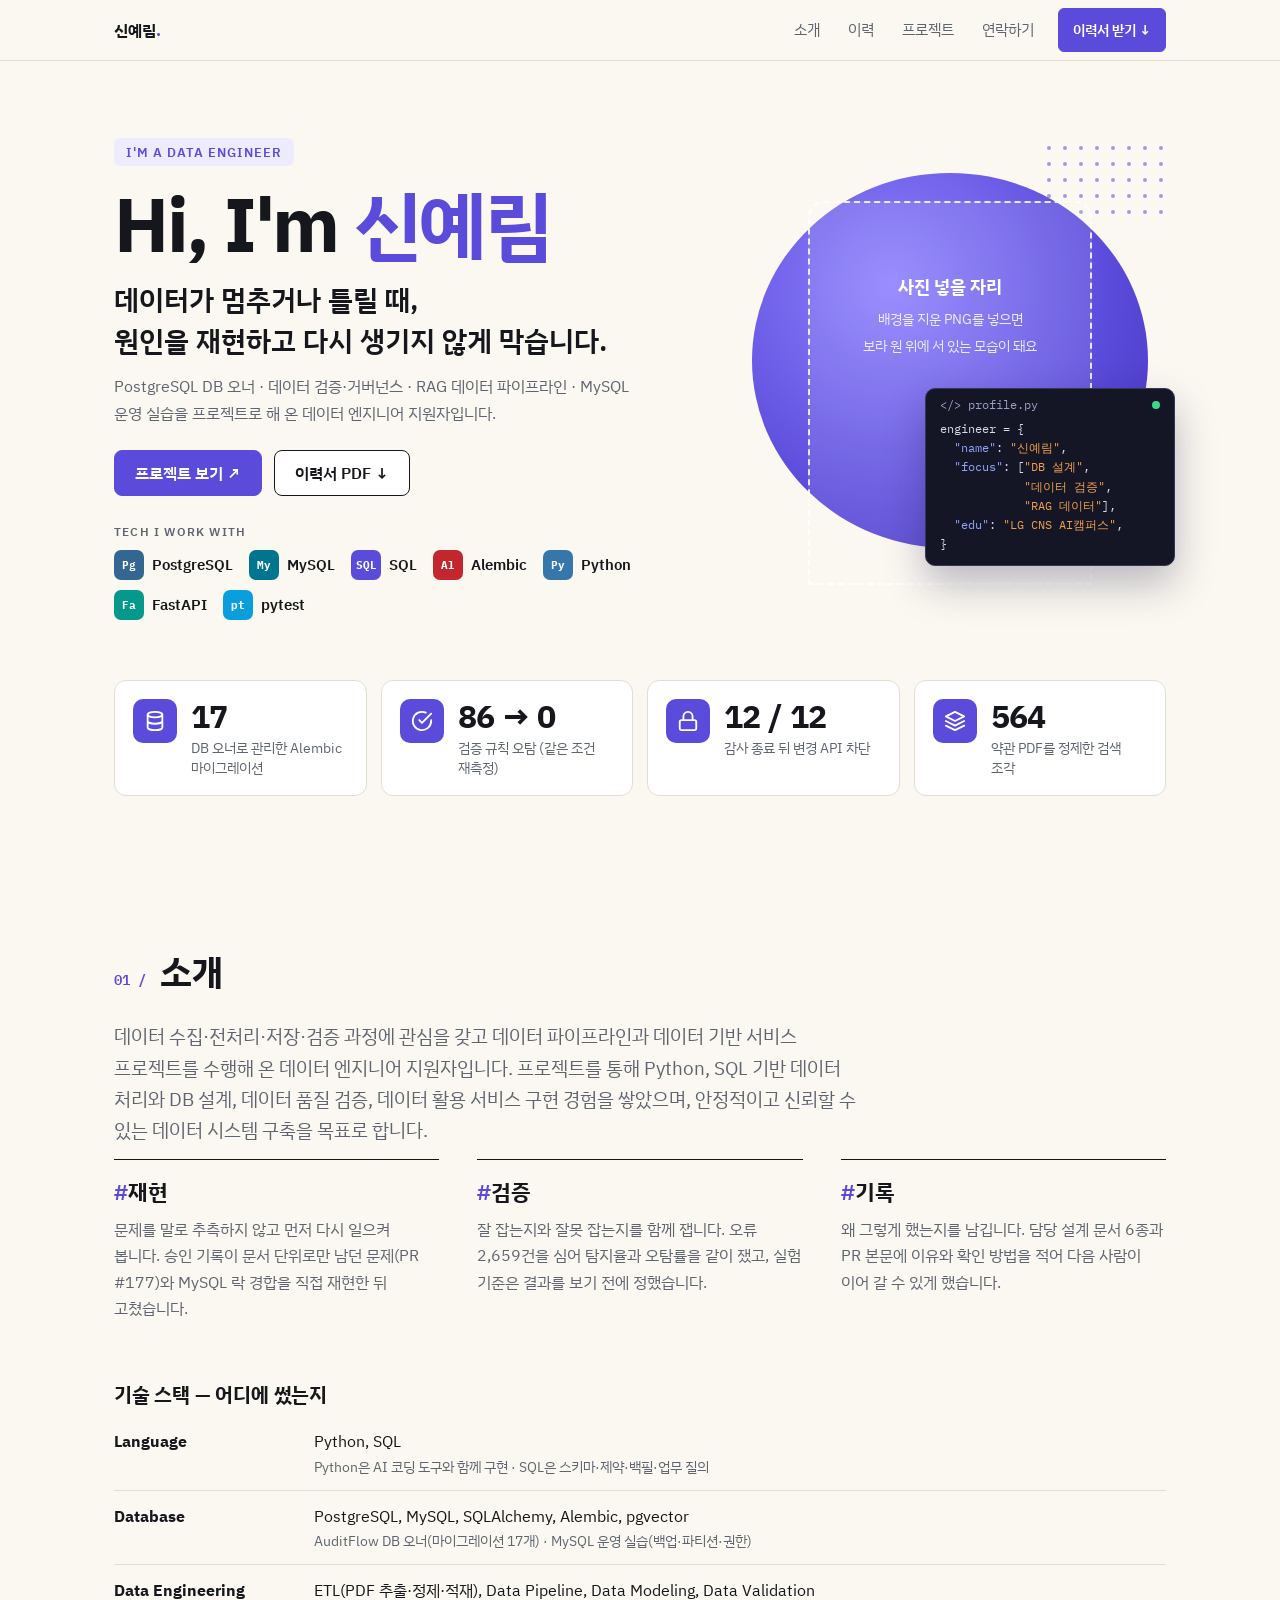
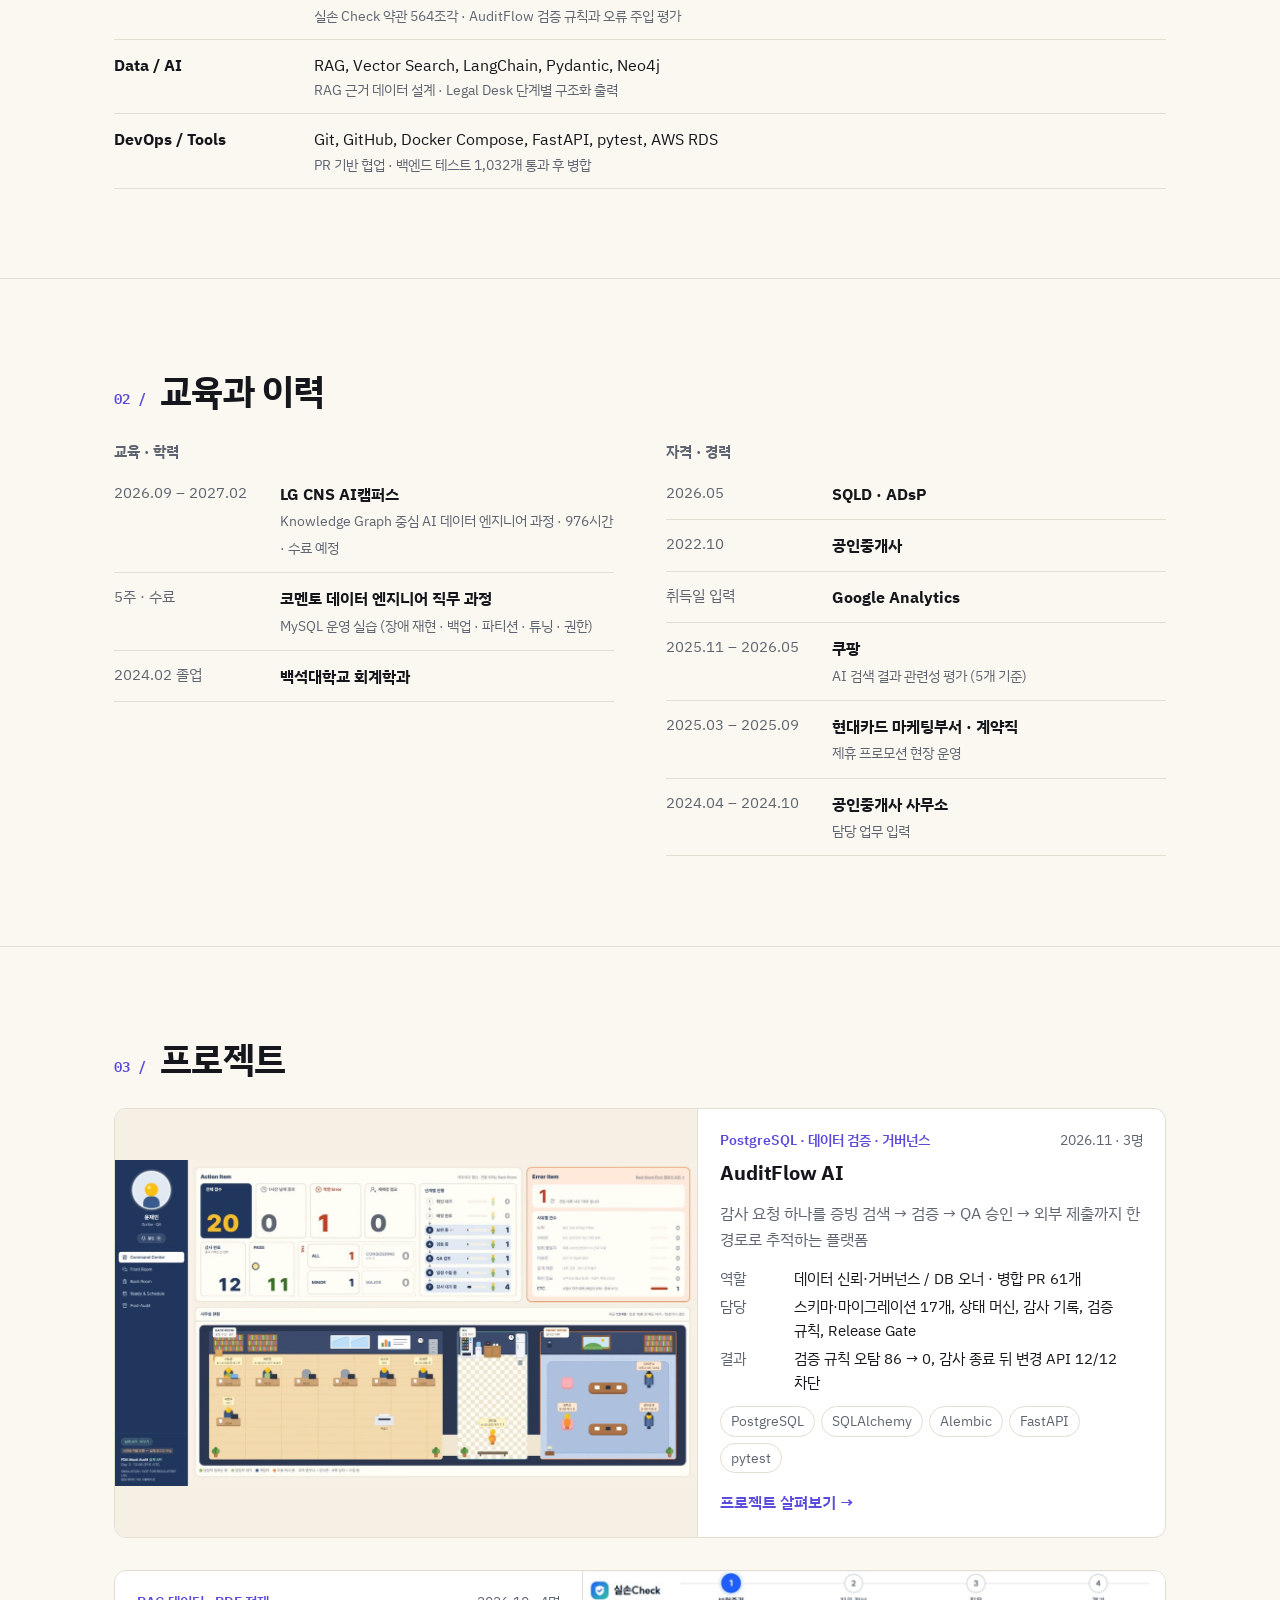
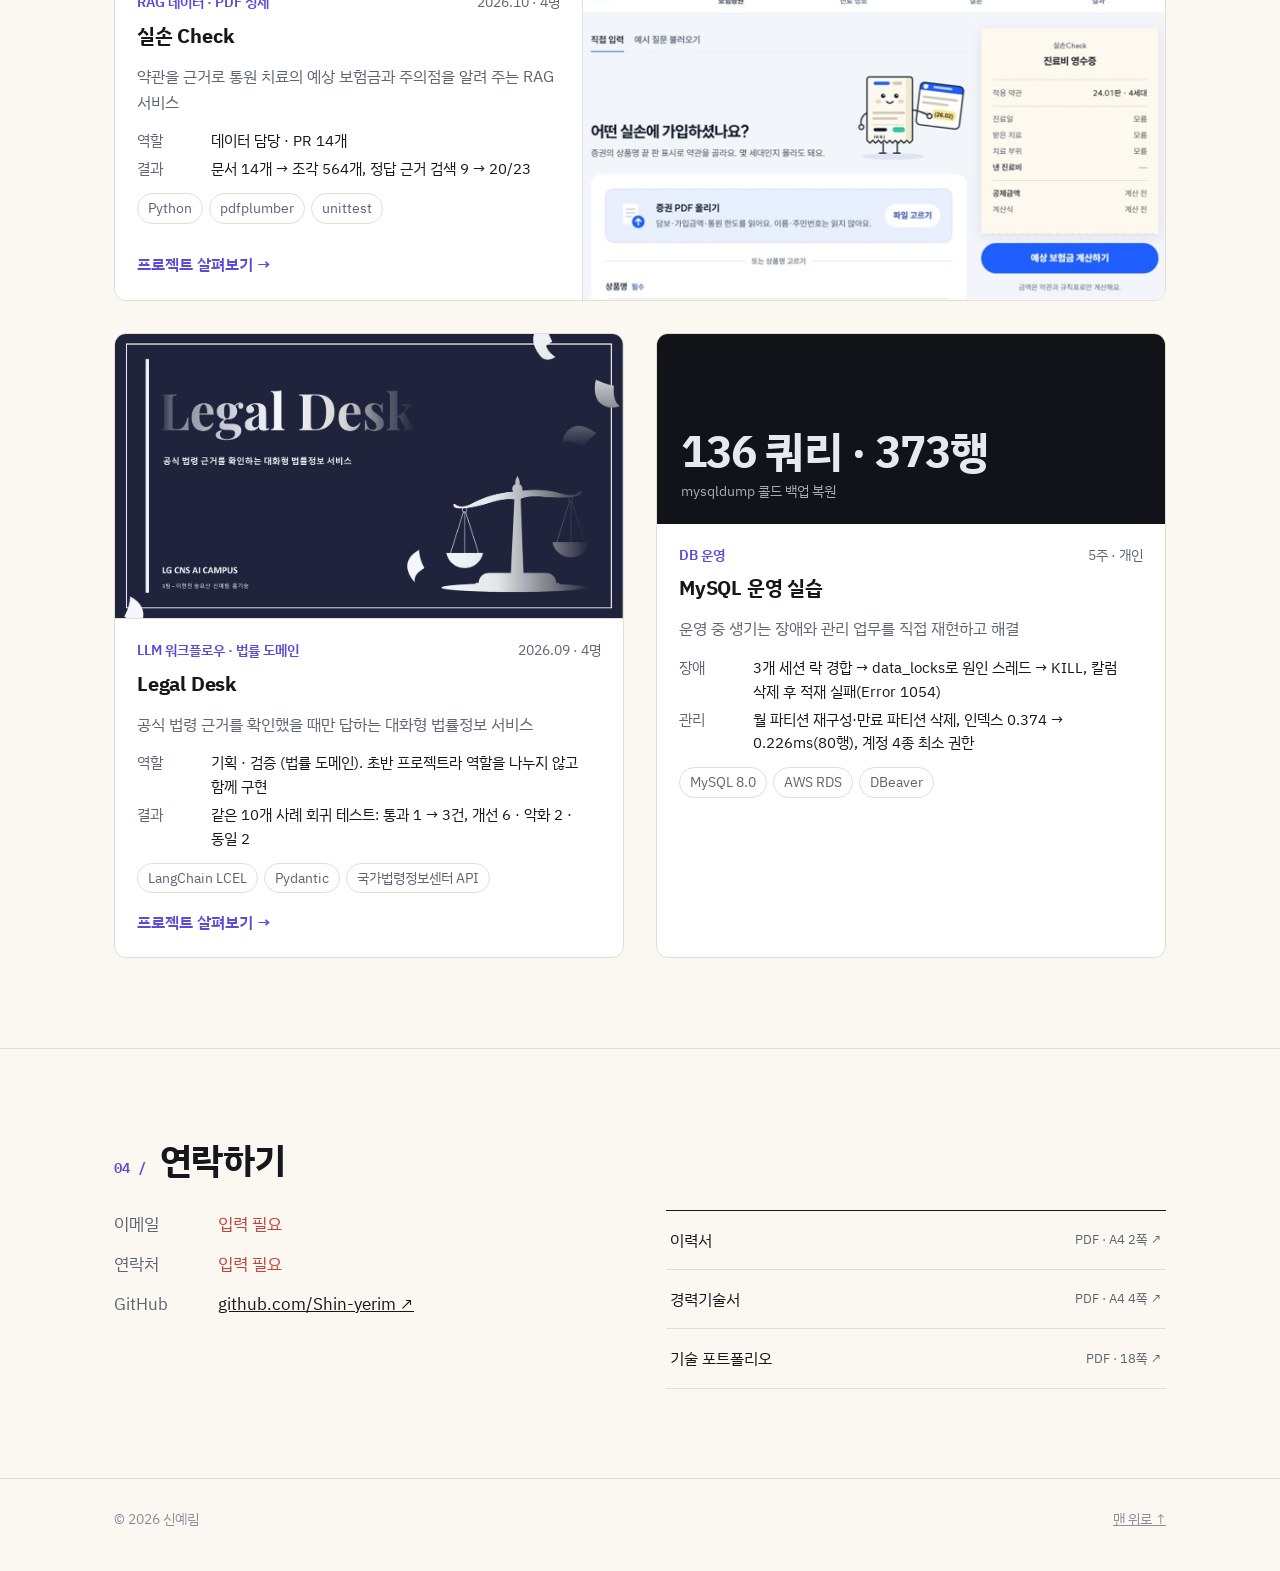
==== index.html @ 3c6e297f "학습 중 기술·학습 계획 삭제, 회계감사 표현 수정, 자격 취득일·경력 기간 반영 Co-Authored-By: Claude Opus 5.5 <noreply@anthropic.com" ====
<!DOCTYPE html>
<html lang="ko">
<head>
<meta charset="utf-8">
<meta name="viewport" content="width=device-width, initial-scale=1">
<title>신예림 포트폴리오</title>
<meta name="description" content="데이터 엔지니어 신예림 포트폴리오 — DB 설계·마이그레이션, 데이터 검증, RAG 데이터 파이프라인">
<meta property="og:title" content="신예림 · Data Engineer">
<meta property="og:description" content="데이터가 멈추거나 틀릴 때, 원인을 재현하고 다시 생기지 않게 막습니다.">
<meta property="og:image" content="assets/img/thumb-auditflow.jpg">
<link rel="preconnect" href="https://fonts.googleapis.com">
<link rel="preconnect" href="https://fonts.gstatic.com" crossorigin>
<link href="https://fonts.googleapis.com/css2?family=IBM+Plex+Mono:wght@500;600&family=IBM+Plex+Sans+KR:wght@400;600;700&display=swap" rel="stylesheet">
<link rel="stylesheet" href="assets/style.css">
</head>
<body>
<a class="skip" href="#main">본문 바로가기</a>

<header class="top">
  <div class="wrap">
    <a class="brand" href="#top">신예림<span>.</span></a>
    <nav class="nav" aria-label="주요 메뉴">
      <a href="#about">소개</a><a href="#history">이력</a><a href="#work">프로젝트</a><a href="#contact">연락하기</a><a class="btn primary sm" href="assets/pdf/resume.pdf">이력서 받기 ↓</a>
    </nav>
  </div>
</header>

<main id="main">
  <section class="hero" id="top">
    <div class="wrap">
      <div class="hero-grid">
        <div>
          <span class="pill">I'M A DATA ENGINEER</span>
          <h1>Hi, I'm <em>신예림</em></h1>
          <p class="statement">데이터가 멈추거나 틀릴 때,<br>원인을 재현하고 다시 생기지 않게 막습니다.</p>
          <p class="muted">PostgreSQL DB 오너 · 데이터 검증·거버넌스 · RAG 데이터 파이프라인 · MySQL 운영 실습을 프로젝트로 해 온 데이터 엔지니어 지원자입니다.</p>
          <div class="btns">
            <a class="btn primary" href="#work">프로젝트 보기 ↗</a>
            <a class="btn" href="assets/pdf/resume.pdf">이력서 PDF ↓</a>
          </div>
          <p class="tech-label">TECH I WORK WITH</p>
          <ul class="tech">
            <li><i style="--c:#336791">Pg</i>PostgreSQL</li><li><i style="--c:#00758f">My</i>MySQL</li><li><i style="--c:#5b4bdb">SQL</i>SQL</li><li><i style="--c:#c1272d">Al</i>Alembic</li><li><i style="--c:#3776ab">Py</i>Python</li><li><i style="--c:#05998b">Fa</i>FastAPI</li><li><i style="--c:#0a9edc">pt</i>pytest</li>
          </ul>
        </div>
        <div class="visual">
          <svg class="dotgrid" width="120" height="72" aria-hidden="true"><defs><pattern id="d" width="16" height="16" patternUnits="userSpaceOnUse"><circle cx="3" cy="3" r="2"/></pattern></defs><rect width="120" height="72" fill="url(#d)"/></svg>
          <div class="circle"></div>
          <div class="photo" role="img" aria-label="프로필 사진 자리">
            <div><strong>사진 넣을 자리</strong><span class="small">배경을 지운 PNG를 넣으면<br>보라 원 위에 서 있는 모습이 돼요</span></div>
          </div>
          <div class="codecard" aria-label="프로필 요약 코드">
            <div class="cc-top"><span>&lt;/&gt; profile.py</span><i></i></div>
<pre><span class="k">engineer</span> = {
  <span class="s">"name"</span>: <span class="v">"신예림"</span>,
  <span class="s">"focus"</span>: [<span class="v">"DB 설계"</span>,
            <span class="v">"데이터 검증"</span>,
            <span class="v">"RAG 데이터"</span>],
  <span class="s">"edu"</span>: <span class="v">"LG CNS AI캠퍼스"</span>,
}</pre>
          </div>
        </div>
      </div>
      <div class="numbers">
        <div><span class="ico"><svg viewBox="0 0 24 24"><ellipse cx="12" cy="5" rx="8" ry="3"/><path d="M4 5v14c0 1.7 3.6 3 8 3s8-1.3 8-3V5M4 12c0 1.7 3.6 3 8 3s8-1.3 8-3"/></svg></span><p><b>17</b><span>DB 오너로 관리한 Alembic 마이그레이션</span></p></div>
        <div><span class="ico"><svg viewBox="0 0 24 24"><path d="M22 11.1V12a10 10 0 1 1-5.9-9.1"/><path d="M22 4 12 14l-3-3"/></svg></span><p><b>86 → 0</b><span>검증 규칙 오탐 (같은 조건 재측정)</span></p></div>
        <div><span class="ico"><svg viewBox="0 0 24 24"><rect x="3" y="11" width="18" height="11" rx="2"/><path d="M7 11V7a5 5 0 0 1 10 0v4"/></svg></span><p><b>12 / 12</b><span>감사 종료 뒤 변경 API 차단</span></p></div>
        <div><span class="ico"><svg viewBox="0 0 24 24"><path d="m12 2 10 5-10 5L2 7z"/><path d="m2 17 10 5 10-5M2 12l10 5 10-5"/></svg></span><p><b>564</b><span>약관 PDF를 정제한 검색 조각</span></p></div>
      </div>
    </div>
  </section>

  <section id="about">
    <div class="wrap">
      <div class="sec-head"><span class="sec-no">01 /</span><h2>소개</h2></div>
      <p class="lead">데이터 수집·전처리·저장·검증 과정에 관심을 갖고 데이터 파이프라인과 데이터 기반 서비스 프로젝트를 수행해 온 데이터 엔지니어 지원자입니다. 프로젝트를 통해 Python, SQL 기반 데이터 처리와 DB 설계, 데이터 품질 검증, 데이터 활용 서비스 구현 경험을 쌓았으며, 안정적이고 신뢰할 수 있는 데이터 시스템 구축을 목표로 합니다.</p>
      <div class="traits">
        <div class="trait"><div class="k"><i>#</i>재현</div><p class="muted">문제를 말로 추측하지 않고 먼저 다시 일으켜 봅니다. 승인 기록이 문서 단위로만 남던 문제(PR #177)와 MySQL 락 경합을 직접 재현한 뒤 고쳤습니다.</p></div>
        <div class="trait"><div class="k"><i>#</i>검증</div><p class="muted">잘 잡는지와 잘못 잡는지를 함께 잽니다. 오류 2,659건을 심어 탐지율과 오탐률을 같이 쟀고, 실험 기준은 결과를 보기 전에 정했습니다.</p></div>
        <div class="trait"><div class="k"><i>#</i>기록</div><p class="muted">왜 그렇게 했는지를 남깁니다. 담당 설계 문서 6종과 PR 본문에 이유와 확인 방법을 적어 다음 사람이 이어 갈 수 있게 했습니다.</p></div>
      </div>
      <h3 style="margin-bottom:8px">기술 스택 — 어디에 썼는지</h3>
      <table class="skills">
        <tr><th>Language</th><td>Python, SQL<span>Python은 AI 코딩 도구와 함께 구현 · SQL은 스키마·제약·백필·업무 질의</span></td></tr>
        <tr><th>Database</th><td>PostgreSQL, MySQL, SQLAlchemy, Alembic, pgvector<span>AuditFlow DB 오너(마이그레이션 17개) · MySQL 운영 실습(백업·파티션·권한)</span></td></tr>
        <tr><th>Data Engineering</th><td>ETL(PDF 추출·정제·적재), Data Pipeline, Data Modeling, Data Validation<span>실손 Check 약관 564조각 · AuditFlow 검증 규칙과 오류 주입 평가</span></td></tr>
        <tr><th>Data / AI</th><td>RAG, Vector Search, LangChain, Pydantic, Neo4j<span>RAG 근거 데이터 설계 · Legal Desk 단계별 구조화 출력</span></td></tr>
        <tr><th>DevOps / Tools</th><td>Git, GitHub, Docker Compose, FastAPI, pytest, AWS RDS<span>PR 기반 협업 · 백엔드 테스트 1,032개 통과 후 병합</span></td></tr>
      </table>
    </div>
  </section>

  <section id="history">
    <div class="wrap">
      <div class="sec-head"><span class="sec-no">02 /</span><h2>교육과 이력</h2></div>
      <div class="two">
        <div>
          <p class="cap">교육 · 학력</p>
          <ul class="list">
            <li><span class="when">2026.09 – 2027.02</span><div><b>LG CNS AI캠퍼스</b><small>Knowledge Graph 중심 AI 데이터 엔지니어 과정 · 976시간 · 수료 예정</small></div></li>
            <li><span class="when">5주 · 수료</span><div><b>코멘토 데이터 엔지니어 직무 과정</b><small>MySQL 운영 실습 (장애 재현 · 백업 · 파티션 · 튜닝 · 권한)</small></div></li>
            <li><span class="when">2024.02 졸업</span><div><b>백석대학교 회계학과</b></div></li>
          </ul>
        </div>
        <div>
          <p class="cap">자격 · 경력</p>
          <ul class="list">
            <li><span class="when">2026.05</span><div><b>SQLD · ADsP</b></div></li>
            <li><span class="when">2022.10</span><div><b>공인중개사</b></div></li>
            <li><span class="when todo">취득일 입력</span><div><b>Google Analytics</b></div></li>
            <li><span class="when">2025.11 – 2026.05</span><div><b>쿠팡</b><small>AI 검색 결과 관련성 평가 (5개 기준)</small></div></li>
            <li><span class="when">2025.03 – 2025.09</span><div><b>현대카드 마케팅부서 · 계약직</b><small>제휴 프로모션 현장 운영</small></div></li>
            <li><span class="when">2024.04 – 2024.10</span><div><b>공인중개사 사무소</b><small class="todo">담당 업무 입력</small></div></li>
          </ul>
        </div>
      </div>
    </div>
  </section>

  <section id="work">
    <div class="wrap">
      <div class="sec-head"><span class="sec-no">03 /</span><h2>프로젝트</h2></div>
      <div class="cards">
        <a class="card wide" href="projects/auditflow.html">
          <img class="thumb" style="background:#f5efe4" src="assets/img/thumb-auditflow-screen.jpg" alt="AuditFlow AI Command Center 화면 — Action Item 현황, 단계별 진행, 사유별 Error 건수, 사무실 현황" loading="lazy">
          <div class="body">
            <div class="kicker"><b>PostgreSQL · 데이터 검증 · 거버넌스</b><span>2026.11 · 3명</span></div>
            <h3>AuditFlow AI</h3>
            <p class="one">감사 요청 하나를 증빙 검색 → 검증 → QA 승인 → 외부 제출까지 한 경로로 추적하는 플랫폼</p>
            <dl>
              <dt>역할</dt><dd>데이터 신뢰·거버넌스 / DB 오너 · 병합 PR 61개</dd>
              <dt>담당</dt><dd>스키마·마이그레이션 17개, 상태 머신, 감사 기록, 검증 규칙, Release Gate</dd>
              <dt>결과</dt><dd>검증 규칙 오탐 86 → 0, 감사 종료 뒤 변경 API 12/12 차단</dd>
            </dl>
            <ul class="tags"><li>PostgreSQL</li><li>SQLAlchemy</li><li>Alembic</li><li>FastAPI</li><li>pytest</li></ul>
            <span class="more">프로젝트 살펴보기 →</span>
          </div>
        </a>
        <a class="card wide rev" href="projects/silson.html">
          <img class="thumb" style="background:#f6f7f9" src="assets/img/thumb-silson.jpg" alt="실손Check 화면 — 증권 PDF 올리기와 약관 판 선택 단계" loading="lazy">
          <div class="body">
            <div class="kicker"><b>RAG 데이터 · PDF 정제</b><span>2026.10 · 4명</span></div>
            <h3>실손 Check</h3>
            <p class="one">약관을 근거로 통원 치료의 예상 보험금과 주의점을 알려 주는 RAG 서비스</p>
            <dl>
              <dt>역할</dt><dd>데이터 담당 · PR 14개</dd>
              <dt>결과</dt><dd>문서 14개 → 조각 564개, 정답 근거 검색 9 → 20/23</dd>
            </dl>
            <ul class="tags"><li>Python</li><li>pdfplumber</li><li>unittest</li></ul>
            <span class="more">프로젝트 살펴보기 →</span>
          </div>
        </a>
        <a class="card" href="projects/legaldesk.html">
          <img class="thumb" style="background:#1d2340" src="assets/img/thumb-legal.jpg" alt="Legal Desk 발표 표지 — 공식 법령 근거를 확인하는 대화형 법률정보 서비스" loading="lazy">
          <div class="body">
            <div class="kicker"><b>LLM 워크플로우 · 법률 도메인</b><span>2026.09 · 4명</span></div>
            <h3>Legal Desk</h3>
            <p class="one">공식 법령 근거를 확인했을 때만 답하는 대화형 법률정보 서비스</p>
            <dl>
              <dt>역할</dt><dd>기획 · 검증 (법률 도메인). 초반 프로젝트라 역할을 나누지 않고 함께 구현</dd>
              <dt>결과</dt><dd>같은 10개 사례 회귀 테스트: 통과 1 → 3건, 개선 6 · 악화 2 · 동일 2</dd>
            </dl>
            <ul class="tags"><li>LangChain LCEL</li><li>Pydantic</li><li>국가법령정보센터 API</li></ul>
            <span class="more">프로젝트 살펴보기 →</span>
          </div>
        </a>
        <div class="card">
          <div class="typo"><b>136 쿼리 · 373행</b><span>mysqldump 콜드 백업 복원</span></div>
          <div class="body">
            <div class="kicker"><b>DB 운영</b><span>5주 · 개인</span></div>
            <h3>MySQL 운영 실습</h3>
            <p class="one">운영 중 생기는 장애와 관리 업무를 직접 재현하고 해결</p>
            <dl>
              <dt>장애</dt><dd>3개 세션 락 경합 → data_locks로 원인 스레드 → KILL, 칼럼 삭제 후 적재 실패(Error 1054)</dd>
              <dt>관리</dt><dd>월 파티션 재구성·만료 파티션 삭제, 인덱스 0.374 → 0.226ms(80행), 계정 4종 최소 권한</dd>
            </dl>
            <ul class="tags"><li>MySQL 8.0</li><li>AWS RDS</li><li>DBeaver</li></ul>
          </div>
        </div>
      </div>
    </div>
  </section>

  <section id="contact">
    <div class="wrap">
      <div class="sec-head"><span class="sec-no">04 /</span><h2>연락하기</h2></div>
      <div class="contact">
        <dl>
          <dt>이메일</dt><dd class="todo">입력 필요</dd>
          <dt>연락처</dt><dd class="todo">입력 필요</dd>
          <dt>GitHub</dt><dd><a href="https://github.com/Shin-yerim">github.com/Shin-yerim ↗</a></dd>
        </dl>
        <ul class="files">
          <li><a href="assets/pdf/resume.pdf">이력서 <small>PDF · A4 2쪽 ↗</small></a></li>
          <li><a href="assets/pdf/career.pdf">경력기술서 <small>PDF · A4 4쪽 ↗</small></a></li>
          <li><a href="assets/pdf/portfolio.pdf">기술 포트폴리오 <small>PDF · 18쪽 ↗</small></a></li>
        </ul>
      </div>
    </div>
  </section>
</main>

<footer><div class="wrap"><span>© 2026 신예림</span><a href="#top">맨 위로 ↑</a></div></footer>
</body>
</html>
---- assets/style.css ----
/*
HERO    밝은 바탕 + 보라 포인트(이름, 원, 버튼, 아이콘)
VOICE   차분한 엔지니어링 보고서. 꾸밈보다 근거(그림·코드·수치)가 먼저 보이게
IDEA    설계 문서와 프로젝트 쇼케이스를 합친 한 장짜리 이력 사이트
PICTURE 첫 화면 오른쪽 사진 자리, 프로젝트는 실제 발표 표지와 서비스 화면 썸네일
COLOUR  종이색 바탕 + 먹색 글씨, 강조는 남보라 하나 (PPT 포트폴리오와 같은 체계)
TYPE    IBM Plex Sans KR / IBM Plex Mono, 번호가 붙은 섹션 머리
*/
:root{color-scheme:light;
  --bg:#fbf8f1;--panel:#ffffff;--ink:#15171c;
  --sub:#5e6470;--mute:#8a909b;--rule:#e3ded2;
  --acc:#5b4bdb;--tint:#eeecfc;--bad:#c2413b;
  --dark:#111318;--code:#f1ede4}
*{box-sizing:border-box;min-width:0}
html{scroll-behavior:smooth;scroll-padding-top:72px}
@media(prefers-reduced-motion:reduce){html{scroll-behavior:auto}*{transition:none!important}}
body{margin:0;background:var(--bg);color:var(--ink);font:16px/1.65 "IBM Plex Sans KR","Malgun Gothic",system-ui,sans-serif;overflow-x:clip;word-break:keep-all}
a{color:inherit}
img{max-width:100%;display:block}
code,.mono{font-family:"IBM Plex Mono",ui-monospace,monospace;font-size:.92em;overflow-wrap:anywhere}
.wrap{max-width:1180px;margin:0 auto;padding:0 max(5vw,18px)}
.skip{position:absolute;left:-999px;top:8px;background:var(--acc);color:#fff;padding:8px 14px;border-radius:6px;z-index:20}
.skip:focus{left:12px}
:focus-visible{outline:2px solid var(--acc);outline-offset:3px}

/* top bar */
.top{position:sticky;top:0;z-index:10;background:color-mix(in srgb,var(--bg) 92%,transparent);backdrop-filter:blur(8px);border-bottom:1px solid var(--rule)}
.top .wrap{display:flex;align-items:center;justify-content:space-between;gap:16px;min-height:60px;flex-wrap:wrap}
.brand{font-weight:700;text-decoration:none;letter-spacing:-.01em}
.brand span{color:var(--acc)}
.nav{display:flex;gap:4px;flex-wrap:wrap}
.nav a{text-decoration:none;color:var(--sub);padding:10px 12px;border-radius:6px;font-size:15px}
.nav a:hover{color:var(--ink);background:var(--tint)}

/* sections */
section{padding:clamp(48px,7vw,96px) 0;border-bottom:1px solid var(--rule)}
.sec-head{display:flex;align-items:baseline;gap:14px;margin-bottom:28px;flex-wrap:wrap}
.sec-no{font:600 14px/1 "IBM Plex Mono",monospace;color:var(--acc)}
h2{font-size:clamp(26px,3.2vw,36px);line-height:1.2;margin:0;letter-spacing:-.02em;text-wrap:balance}
h3{font-size:20px;line-height:1.35;margin:0 0 6px;letter-spacing:-.01em}
p{margin:0 0 12px;max-width:68ch}
.lead{font-size:clamp(17px,1.6vw,19px);color:var(--sub)}
.muted{color:var(--sub)}.small{font-size:14px}
.todo{color:var(--bad)}

/* hero — 레퍼런스: 이름 강조, 보라 원 위 사진, 코드 카드, 기술 줄, 아이콘 숫자 */
.hero{padding:clamp(40px,6vw,80px) 0 clamp(36px,5vw,64px);border:0;
  background:var(--bg);}
.hero-grid{display:grid;grid-template-columns:minmax(0,1.15fr) minmax(0,1fr);gap:clamp(28px,5vw,64px);align-items:center}
.pill{display:inline-block;font:600 12.5px/1 "IBM Plex Sans KR",sans-serif;letter-spacing:.08em;color:var(--acc);background:var(--tint);padding:8px 12px;border-radius:6px;margin-bottom:18px}
.hero h1{font-size:clamp(42px,6.2vw,76px);line-height:1.05;margin:0 0 16px;letter-spacing:-.03em}
.hero h1 em{font-style:normal;color:var(--acc)}
.hero .statement{font-size:clamp(20px,2.3vw,28px);line-height:1.45;margin:0 0 12px;font-weight:600}
.btns{display:flex;gap:12px;flex-wrap:wrap;margin:24px 0 30px}
.btn{display:inline-flex;align-items:center;gap:6px;min-height:46px;padding:0 20px;border-radius:8px;border:1.5px solid var(--ink);text-decoration:none;font-weight:600;background:var(--panel)}
.btn.primary{background:var(--acc);border-color:var(--acc);color:#fff}
.btn.primary:hover{filter:brightness(1.08)}
.btn:not(.primary):hover{border-color:var(--acc);color:var(--acc)}
.btn.sm{min-height:38px;padding:0 14px;font-size:14px;margin-left:8px;color:#fff!important}
.tech-label{font:600 12px/1 "IBM Plex Sans KR",sans-serif;letter-spacing:.1em;color:var(--sub);margin:0 0 12px}
.tech{list-style:none;margin:0;padding:0;display:flex;flex-wrap:wrap;gap:10px 16px}
.tech li{display:flex;align-items:center;gap:8px;font-size:14.5px;font-weight:600}
.tech i{font:700 11px/1 "IBM Plex Mono",monospace;font-style:normal;color:#fff;background:var(--c);width:30px;height:30px;border-radius:7px;display:grid;place-items:center}
.visual{position:relative;aspect-ratio:1/1.02;max-width:480px;width:100%;justify-self:end}
.circle{position:absolute;inset:6% 4% 14% 10%;border-radius:50%;background:radial-gradient(circle at 35% 30%,#8f82ff,var(--acc) 60%,#3f31b8)}
.dotgrid{position:absolute;right:0;top:0;fill:color-mix(in srgb,var(--acc) 55%,transparent)}
.photo{position:absolute;left:22%;right:16%;top:12%;bottom:6%;border:2px dashed rgba(255,255,255,.85);border-radius:16px 16px 0 0;display:grid;place-items:start center;text-align:center;color:#fff;background:rgba(255,255,255,.1);padding:15% 16px 16px}
.photo strong{display:block;font-size:18px;margin-bottom:4px}
.photo .small{color:rgba(255,255,255,.85)}
img.photo{border:0;object-fit:cover;object-position:top;background:none;padding:0}
.codecard{position:absolute;right:-2%;bottom:10%;width:min(250px,58%);background:#141625;color:#d6dbf0;border:1px solid #33385a;border-radius:10px;box-shadow:0 18px 40px rgba(20,16,60,.28);padding:10px 14px 12px}
.cc-top{display:flex;justify-content:space-between;align-items:center;font:12px/1 "IBM Plex Mono",monospace;color:#9aa0c2;margin-bottom:8px}
.cc-top i{width:8px;height:8px;border-radius:50%;background:#3dd68c}
.codecard pre{margin:0;padding:0;background:none;font:12px/1.6 "IBM Plex Mono",monospace;color:#d6dbf0;overflow:hidden}
.codecard .k{color:#d6dbf0}.codecard .s{color:#8fa6ff}.codecard .v{color:#f0a04b}
.numbers{display:grid;grid-template-columns:repeat(4,minmax(0,1fr));gap:14px;margin-top:clamp(36px,5vw,60px)}
.numbers>div{display:flex;gap:14px;align-items:flex-start;background:var(--panel);border:1px solid var(--rule);border-radius:12px;padding:18px}
.ico{flex:none;width:44px;height:44px;border-radius:10px;background:var(--acc);display:grid;place-items:center}
.ico svg{width:22px;height:22px;fill:none;stroke:#fff;stroke-width:2;stroke-linecap:round;stroke-linejoin:round}
.numbers p{margin:0}
.numbers b{display:block;font-size:clamp(24px,2.6vw,32px);line-height:1.1;letter-spacing:-.02em;white-space:nowrap}
.numbers p span{font-size:13.5px;color:var(--sub);line-height:1.45;display:block;margin-top:4px}

.tags{display:flex;flex-wrap:wrap;gap:6px;padding:0;margin:0;list-style:none}
.tags li{font-size:13.5px;padding:3px 10px;border:1px solid var(--rule);border-radius:999px;color:var(--sub);background:var(--panel)}

/* about */
.traits{display:grid;grid-template-columns:repeat(3,minmax(0,1fr));gap:clamp(20px,3vw,40px);margin:8px 0 48px}
.trait{border-top:1px solid var(--ink);padding-top:14px}
.trait .k{font-weight:700;font-size:22px;margin-bottom:6px}
.trait .k i{font-style:normal;color:var(--acc)}
.skills{width:100%;border-collapse:collapse}
.skills th,.skills td{text-align:left;vertical-align:top;padding:12px 0;border-bottom:1px solid var(--rule)}
.skills th{width:200px;font-weight:700}
.skills td span{color:var(--sub);font-size:14px;display:block}
.skills tr.learn th,.skills tr.learn td{color:var(--mute)}

/* education */
.two{display:grid;grid-template-columns:repeat(2,minmax(0,1fr));gap:clamp(24px,4vw,56px)}
.list{list-style:none;margin:0;padding:0}
.list li{display:grid;grid-template-columns:150px minmax(0,1fr);gap:16px;padding:12px 0;border-bottom:1px solid var(--rule)}
.list .when{color:var(--sub);font-size:14.5px;white-space:nowrap}
.list b{display:block}
.list small{color:var(--sub);font-size:14px}
.cap{font-weight:700;font-size:15px;margin:0 0 4px;color:var(--sub)}

/* projects */
.cards{display:grid;grid-template-columns:repeat(2,minmax(0,1fr));gap:clamp(20px,2.6vw,32px)}
.card{display:flex;flex-direction:column;background:var(--panel);border:1px solid var(--rule);border-radius:12px;overflow:hidden;text-decoration:none;transition:transform .2s,border-color .2s}
a.card:hover{transform:translateY(-3px);border-color:var(--acc)}
.card.wide{grid-column:1/-1;display:grid;grid-template-columns:minmax(0,1.25fr) minmax(0,1fr)}
.thumb{aspect-ratio:16/9;width:100%;object-fit:cover;background:var(--code);border-bottom:1px solid var(--rule)}
.card.wide .thumb{height:100%;object-fit:contain;border-bottom:0;border-right:1px solid var(--rule)}
.card.wide.rev{grid-template-columns:minmax(0,1fr) minmax(0,1.25fr)}
.card.wide.rev .thumb{order:2;border-right:0;border-left:1px solid var(--rule)}
.typo{aspect-ratio:16/6;background:var(--dark);color:#e7e9ee;display:flex;flex-direction:column;justify-content:flex-end;padding:22px 24px}
.typo b{font-size:clamp(30px,4vw,44px);line-height:1;letter-spacing:-.02em}
.typo span{color:#a7adb8;font-size:14px;margin-top:6px}
.body{padding:20px 22px 22px;display:flex;flex-direction:column;gap:8px;flex:1}
.kicker{font-size:13.5px;color:var(--sub);display:flex;justify-content:space-between;gap:10px;flex-wrap:wrap}
.kicker b{color:var(--acc);font-weight:600}
.card .one{color:var(--sub);margin:0}
.card dl{display:grid;grid-template-columns:64px minmax(0,1fr);gap:4px 10px;margin:6px 0 4px;font-size:14.5px}
.card dt{color:var(--sub)}.card dd{margin:0}
.more{margin-top:auto;padding-top:8px;font-weight:600;color:var(--acc)}
.count{margin-top:18px;color:var(--sub);font-size:14.5px}

/* contact */
.contact{display:grid;grid-template-columns:minmax(0,1fr) minmax(0,1fr);gap:clamp(24px,4vw,56px);align-items:start}
.contact dl{display:grid;grid-template-columns:90px minmax(0,1fr);gap:12px 14px;margin:0;font-size:17px}
.contact dt{color:var(--sub)}.contact dd{margin:0}
.files{list-style:none;margin:0;padding:0;border-top:1px solid var(--ink)}
.files a{display:flex;justify-content:space-between;align-items:center;gap:12px;padding:16px 4px;border-bottom:1px solid var(--rule);text-decoration:none;min-height:44px}
.files a:hover{color:var(--acc)}
.files small{color:var(--sub)}
footer{padding:28px 0 40px;color:var(--mute);font-size:14px}
footer .wrap{display:flex;justify-content:space-between;gap:12px;flex-wrap:wrap}

/* project detail */
.back{display:inline-block;margin:28px 0 0;text-decoration:none;color:var(--sub);padding:8px 0}
.back:hover{color:var(--acc)}
.p-hero{padding:24px 0 40px;border-bottom:1px solid var(--rule)}
.p-hero h1{font-size:clamp(40px,6vw,68px);line-height:1.04;margin:6px 0 14px;letter-spacing:-.03em}
.meta{display:grid;grid-template-columns:repeat(4,minmax(0,1fr));gap:16px;margin:28px 0;border-top:1px solid var(--ink);padding-top:14px}
.meta dt{font-size:13.5px;color:var(--sub)}.meta dd{margin:2px 0 0;font-weight:600}
.cover{border-radius:12px;border:1px solid var(--rule);overflow:hidden}
.cover-cap{font-size:13.5px;color:var(--sub);margin-top:8px}
.toc{position:sticky;top:61px;z-index:5;background:var(--bg);border-bottom:1px solid var(--rule)}
.toc .wrap{display:flex;gap:2px;overflow-x:auto;scrollbar-width:thin}
.toc a{flex:none;text-decoration:none;color:var(--sub);padding:12px 10px;font-size:14.5px;white-space:nowrap}
.toc a:hover{color:var(--acc)}
@media(max-width:900px){.toc{position:static}}
.case{padding:clamp(44px,6vw,80px) 0}
.case .sec-head{margin-bottom:18px}
.fig{margin:22px 0 22px;background:#fff;border:1px solid var(--rule);border-radius:10px;overflow:hidden}
.fig img{width:100%}
.figcap{font-size:13.5px;color:var(--sub);margin:-12px 0 20px}
.facts{display:grid;grid-template-columns:repeat(3,minmax(0,1fr));gap:20px;margin:24px 0 8px}
.facts div{border-top:1px solid var(--ink);padding-top:10px}
.facts b{display:block;font-size:clamp(24px,3vw,32px);line-height:1.15;letter-spacing:-.02em;white-space:nowrap}
.facts .acc b{color:var(--acc)}
.facts span{font-size:14px;color:var(--sub)}
.cols{display:grid;grid-template-columns:repeat(2,minmax(0,1fr));gap:clamp(20px,4vw,48px)}
.cols h3{font-size:16px;color:var(--sub);font-weight:700}
ul.dots{margin:0;padding-left:1.1em}
ul.dots li{margin:4px 0}
pre{background:var(--code);padding:16px 18px;border-radius:8px;overflow-x:auto;font:13.5px/1.6 "IBM Plex Mono",monospace;margin:16px 0}
.note{border-left:3px solid var(--bad);padding:4px 0 4px 14px;color:var(--sub)}

@media(max-width:860px){
  .hero-grid{grid-template-columns:minmax(0,1fr)}
  .visual{justify-self:center;max-width:400px}
  .numbers{grid-template-columns:repeat(2,minmax(0,1fr))}
  .traits,.facts{grid-template-columns:minmax(0,1fr)}
  .two,.contact,.cols{grid-template-columns:minmax(0,1fr)}
  .cards{grid-template-columns:minmax(0,1fr)}
  .card.wide{grid-template-columns:minmax(0,1fr)}
  .card.wide,.card.wide.rev{grid-template-columns:minmax(0,1fr)}
  .card.wide .thumb,.card.wide.rev .thumb{order:0;height:auto;border:0;border-bottom:1px solid var(--rule)}
  .meta{grid-template-columns:repeat(2,minmax(0,1fr))}
}
@media(max-width:560px){
  .numbers{grid-template-columns:minmax(0,1fr)}
  .btn.sm{display:none}
  .list li{grid-template-columns:minmax(0,1fr);gap:2px}
  .skills th{width:auto;display:block;padding-bottom:0;border:0}
  .skills td{display:block;padding-top:2px}
  .nav a{padding:10px 8px;font-size:14px}
}
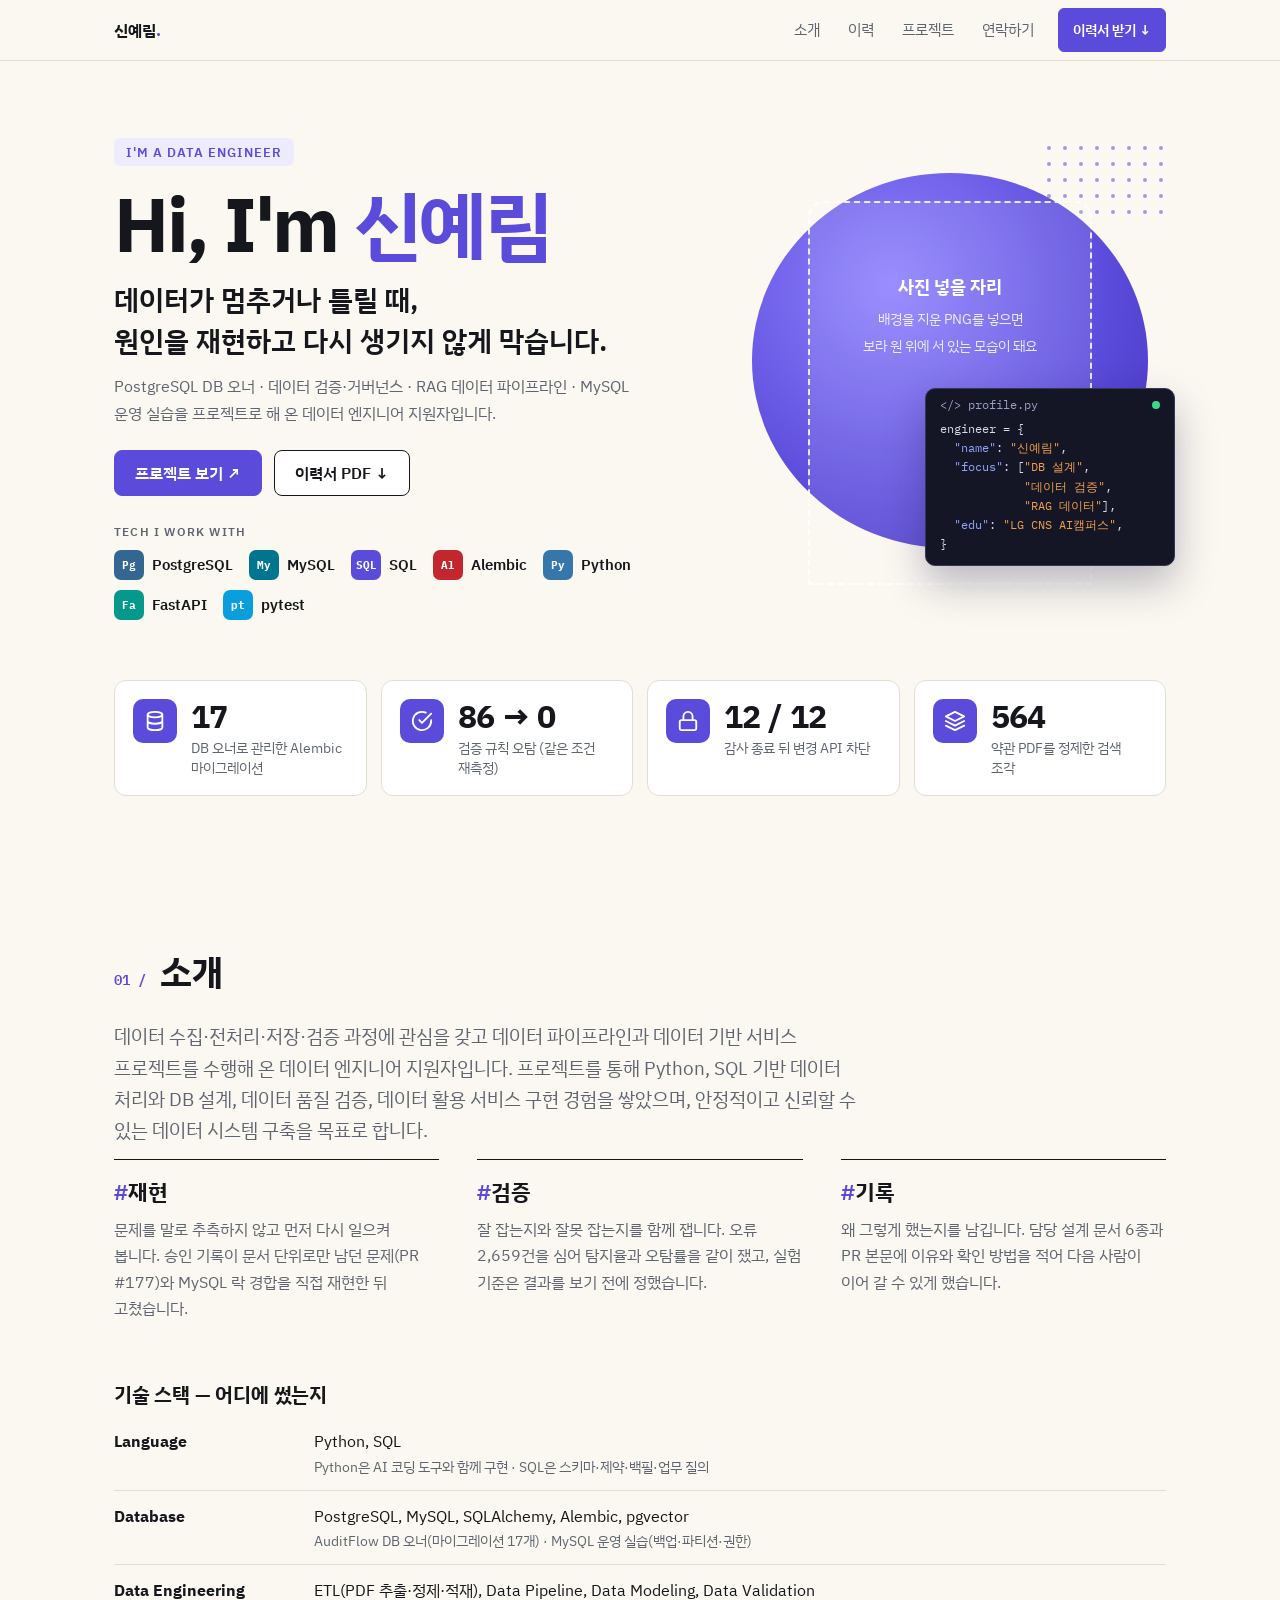
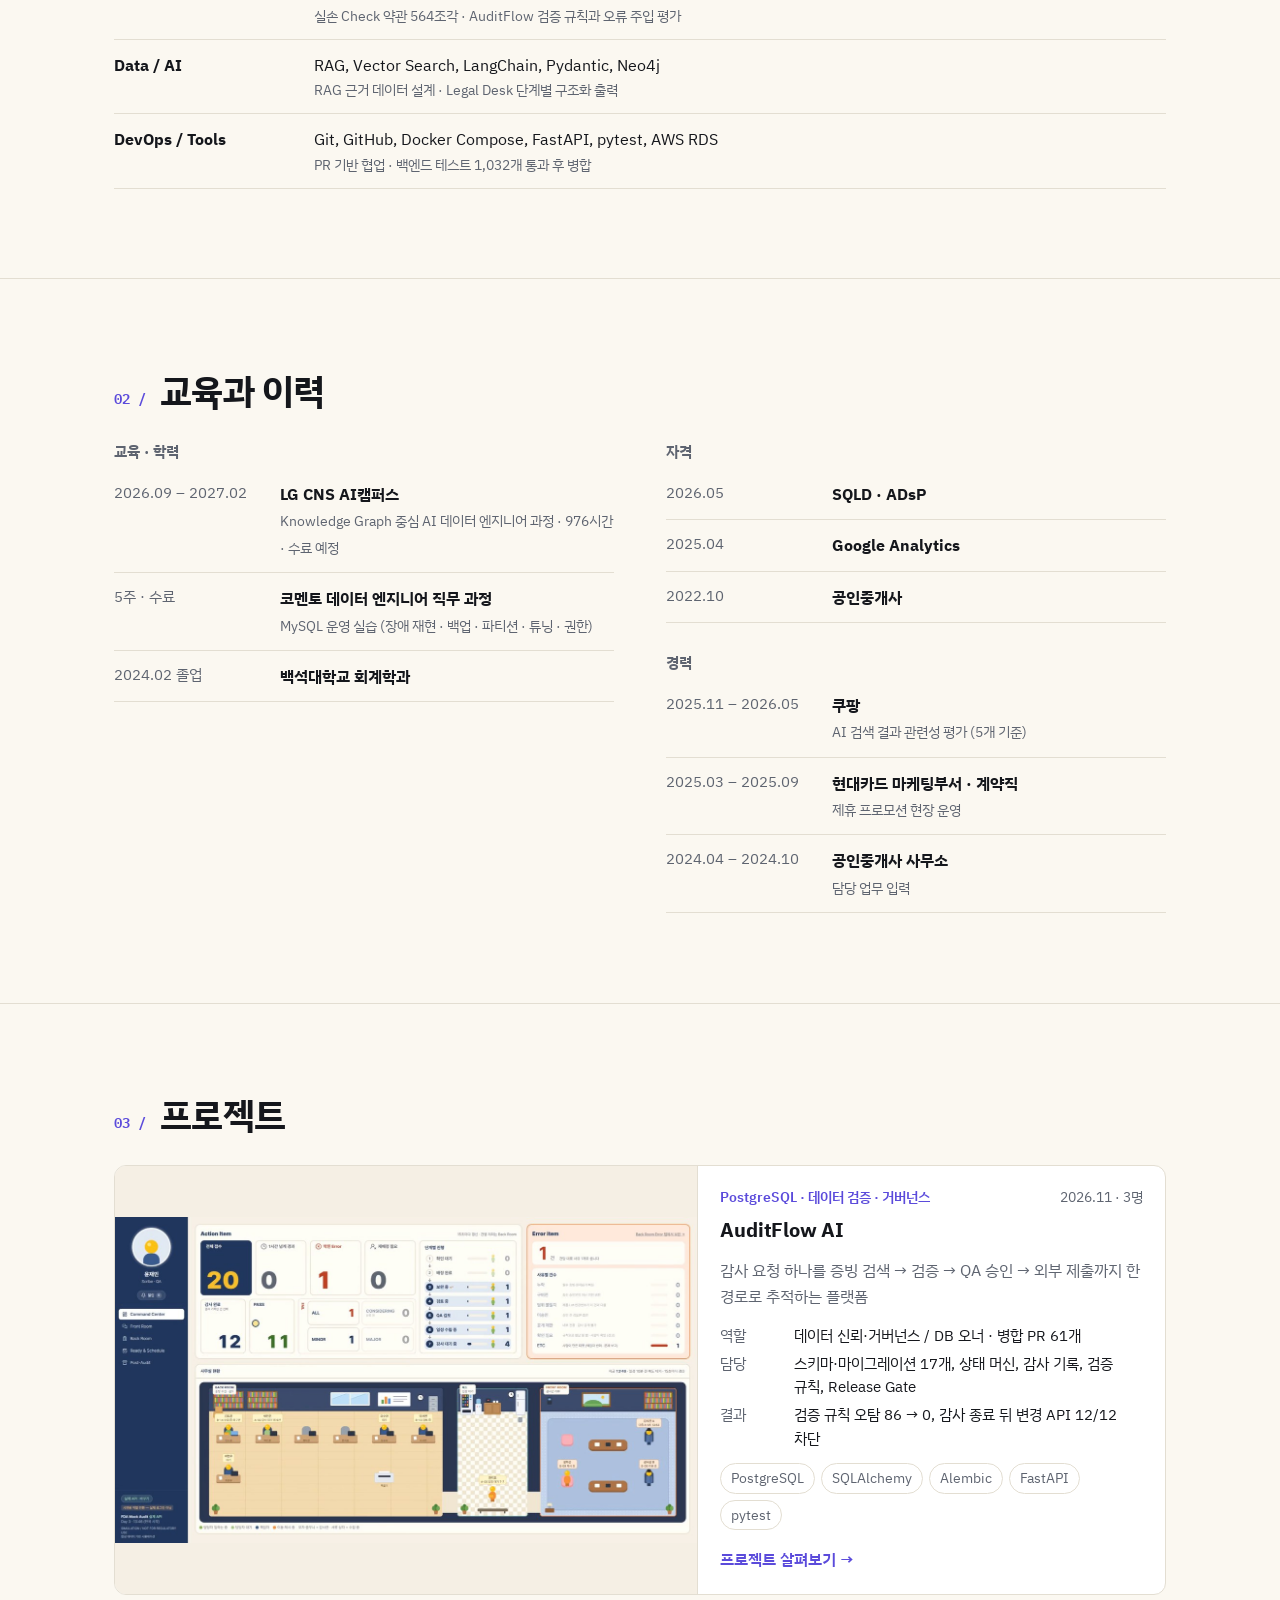
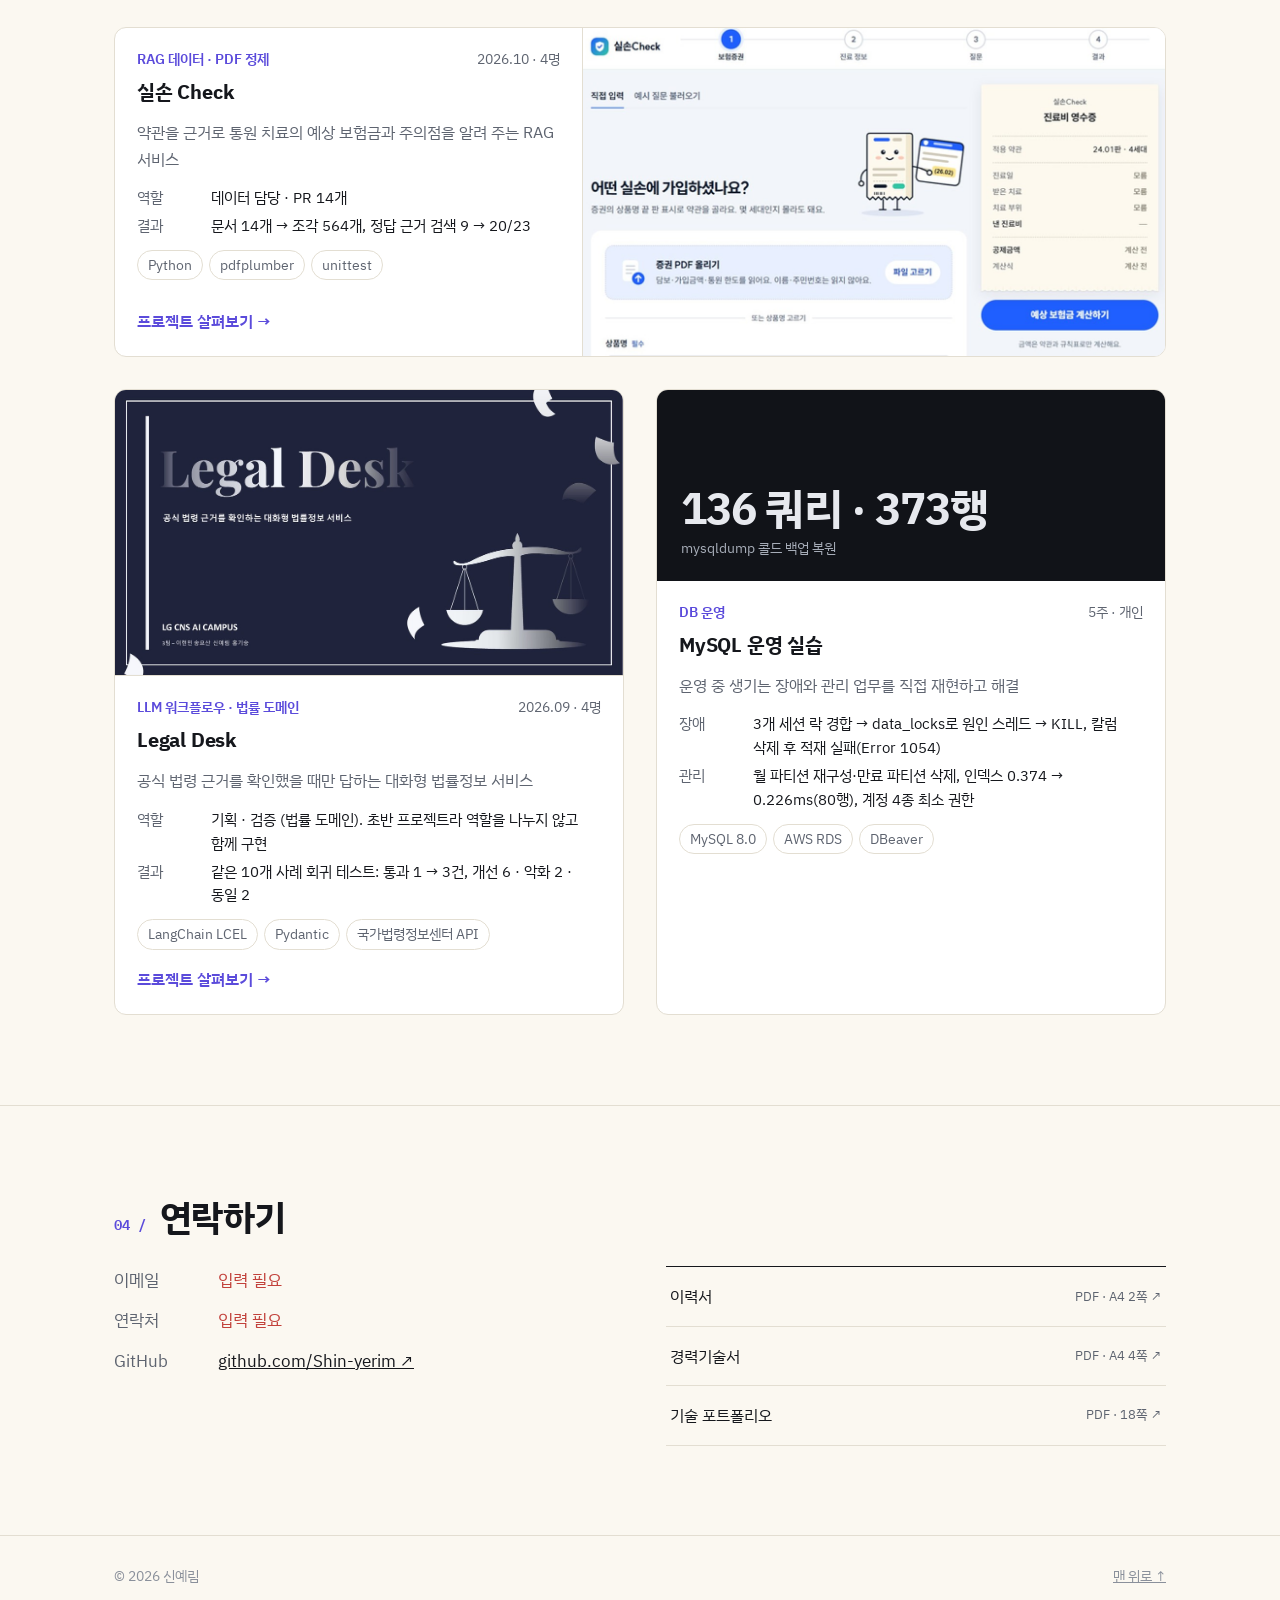
==== commit e222cd3b: "Google Analytics 취득일 반영, 자격·경력을 날짜순으로 정리 Co-Authored-By: Claude Opus 5.5 <noreply@anthropic.com> Cla" ====
--- a/index.html
+++ b/index.html
@@ -103,11 +103,14 @@
           </ul>
         </div>
         <div>
-          <p class="cap">자격 · 경력</p>
+          <p class="cap">자격</p>
           <ul class="list">
             <li><span class="when">2026.05</span><div><b>SQLD · ADsP</b></div></li>
+            <li><span class="when">2025.04</span><div><b>Google Analytics</b></div></li>
             <li><span class="when">2022.10</span><div><b>공인중개사</b></div></li>
-            <li><span class="when todo">취득일 입력</span><div><b>Google Analytics</b></div></li>
+          </ul>
+          <p class="cap" style="margin-top:28px">경력</p>
+          <ul class="list">
             <li><span class="when">2025.11 – 2026.05</span><div><b>쿠팡</b><small>AI 검색 결과 관련성 평가 (5개 기준)</small></div></li>
             <li><span class="when">2025.03 – 2025.09</span><div><b>현대카드 마케팅부서 · 계약직</b><small>제휴 프로모션 현장 운영</small></div></li>
             <li><span class="when">2024.04 – 2024.10</span><div><b>공인중개사 사무소</b><small class="todo">담당 업무 입력</small></div></li>
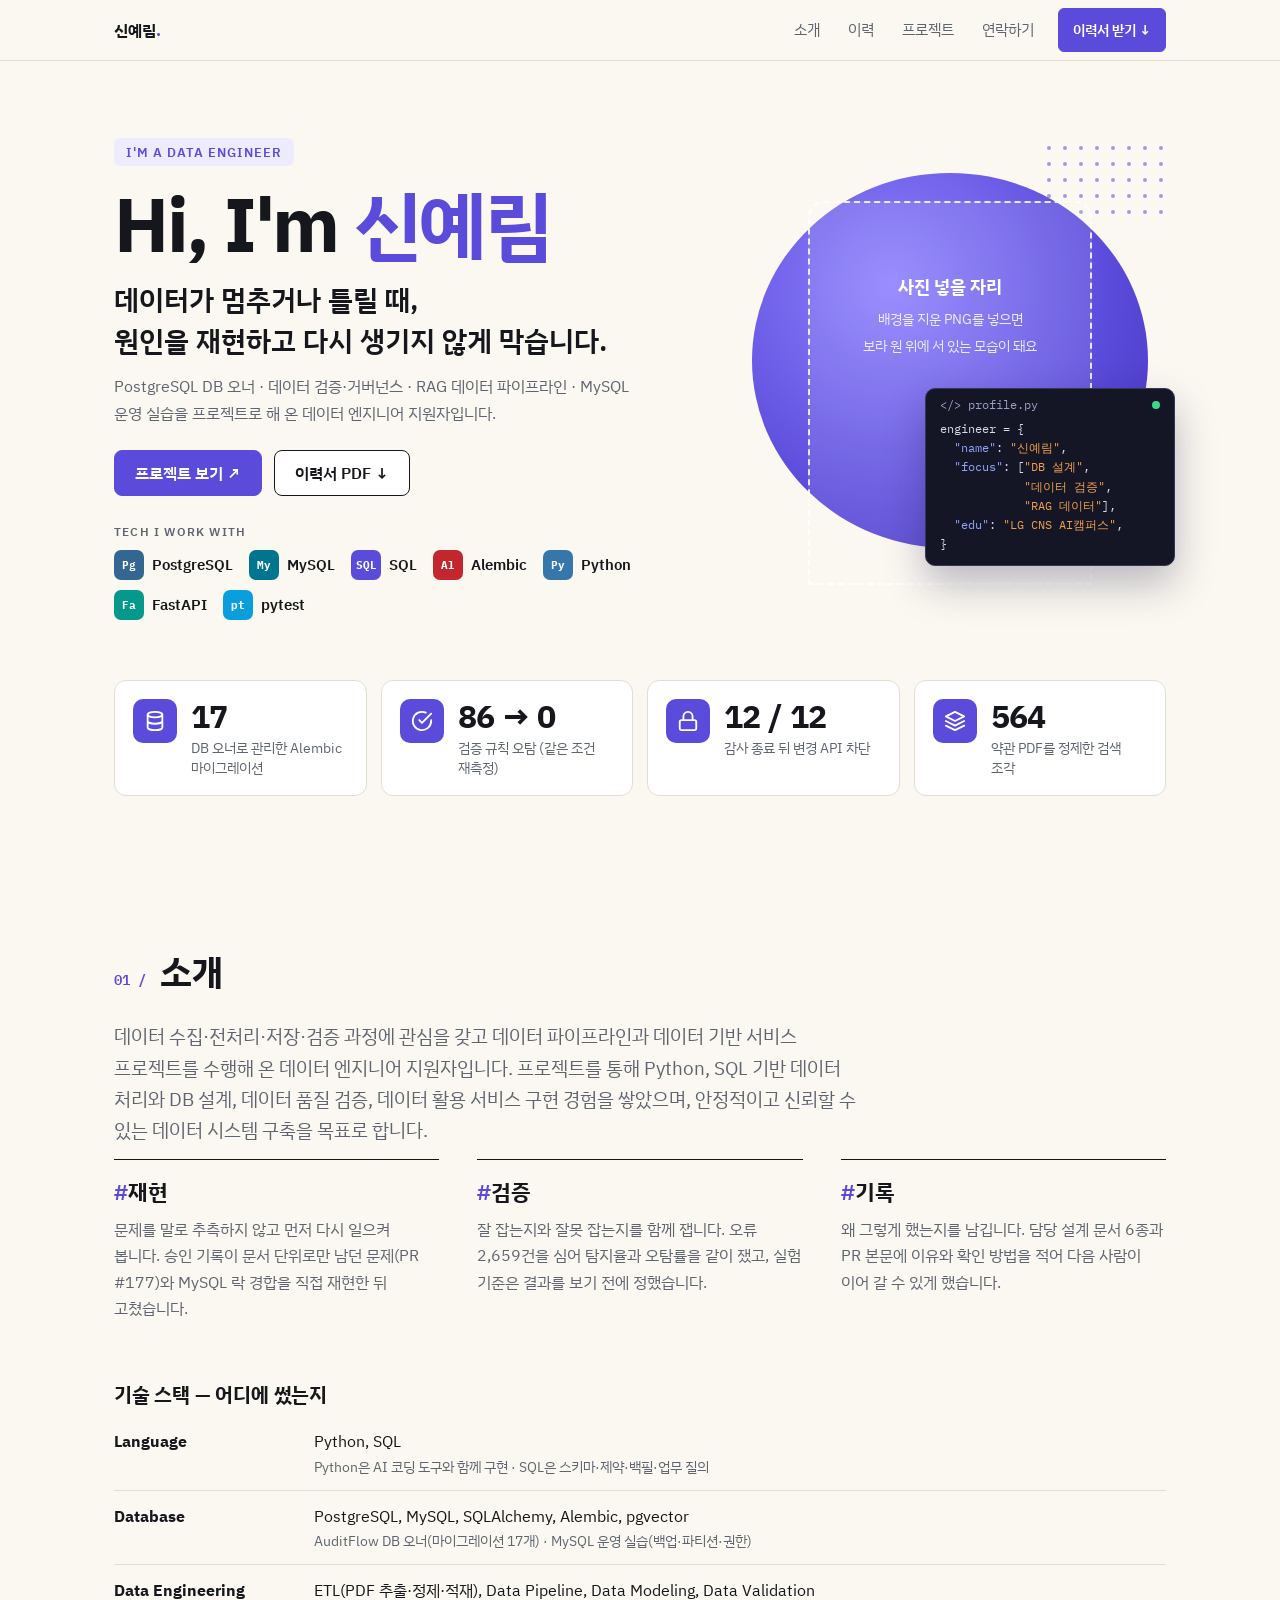
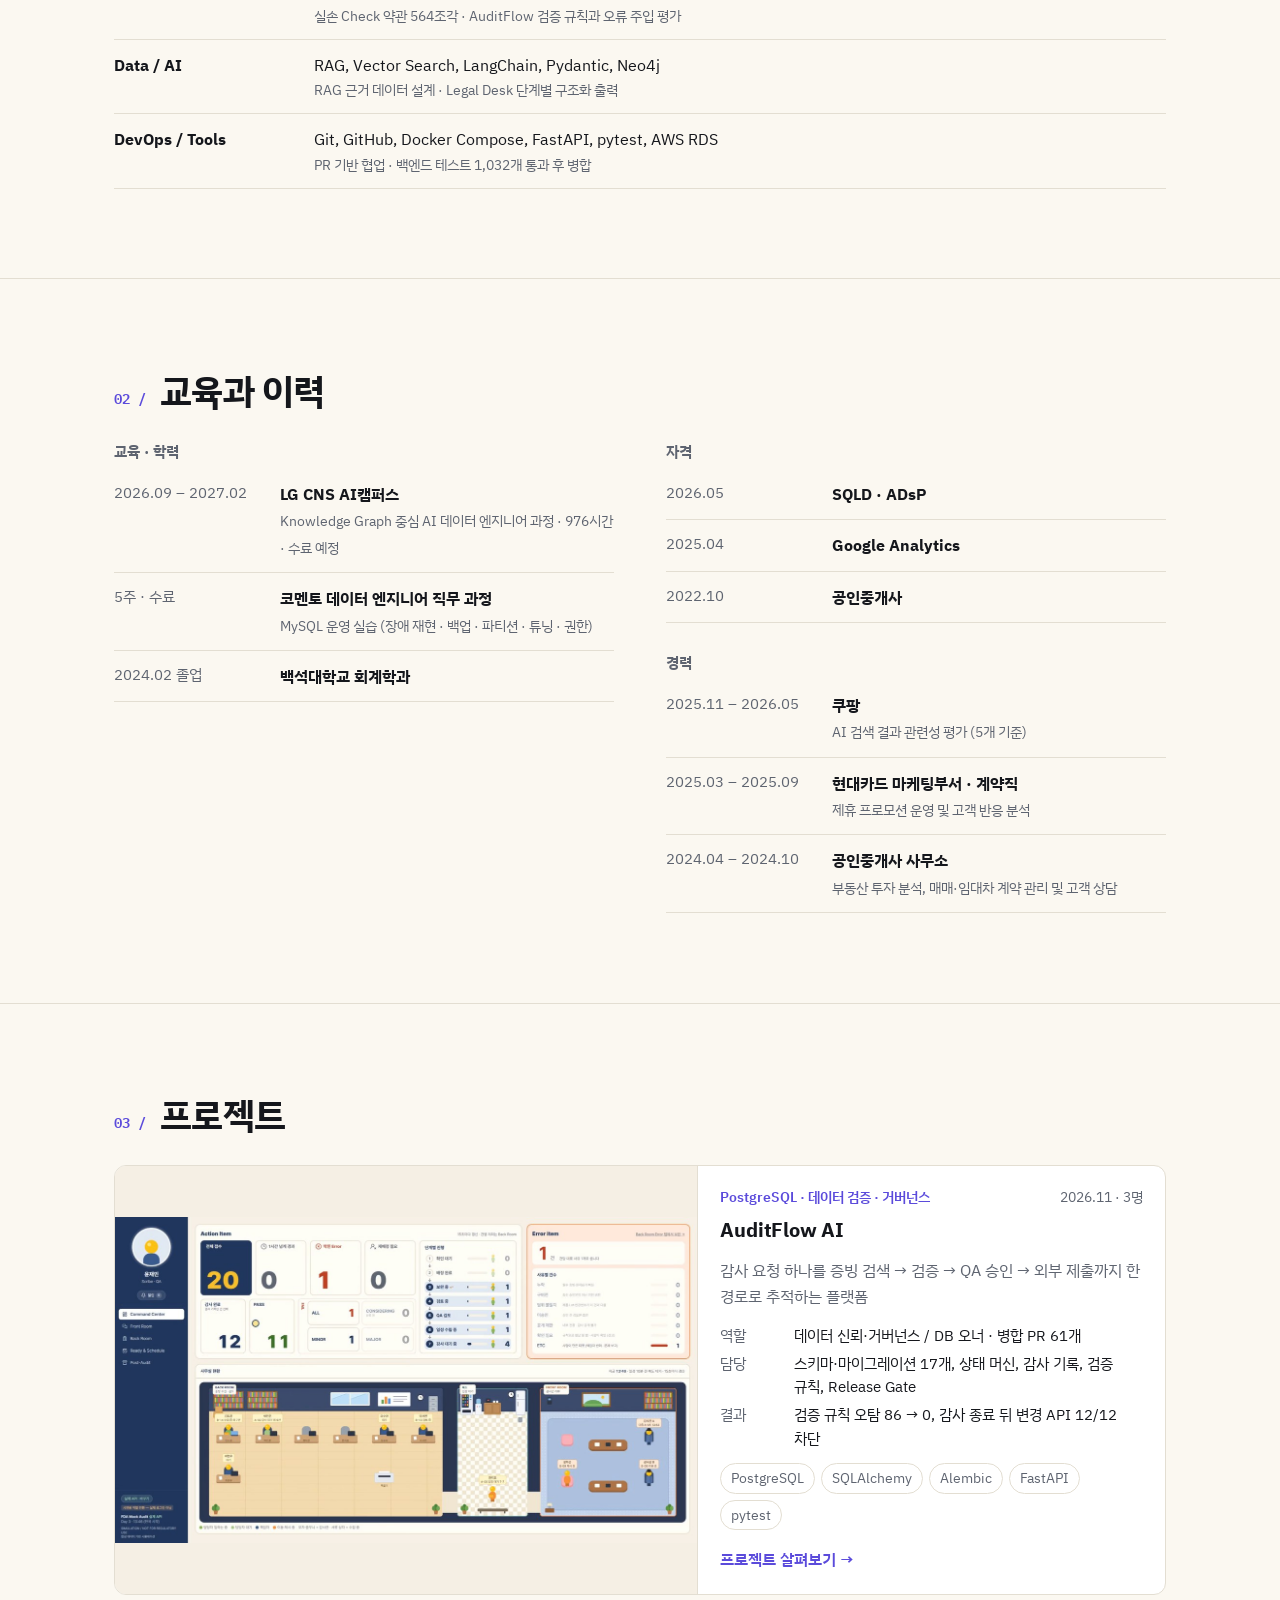
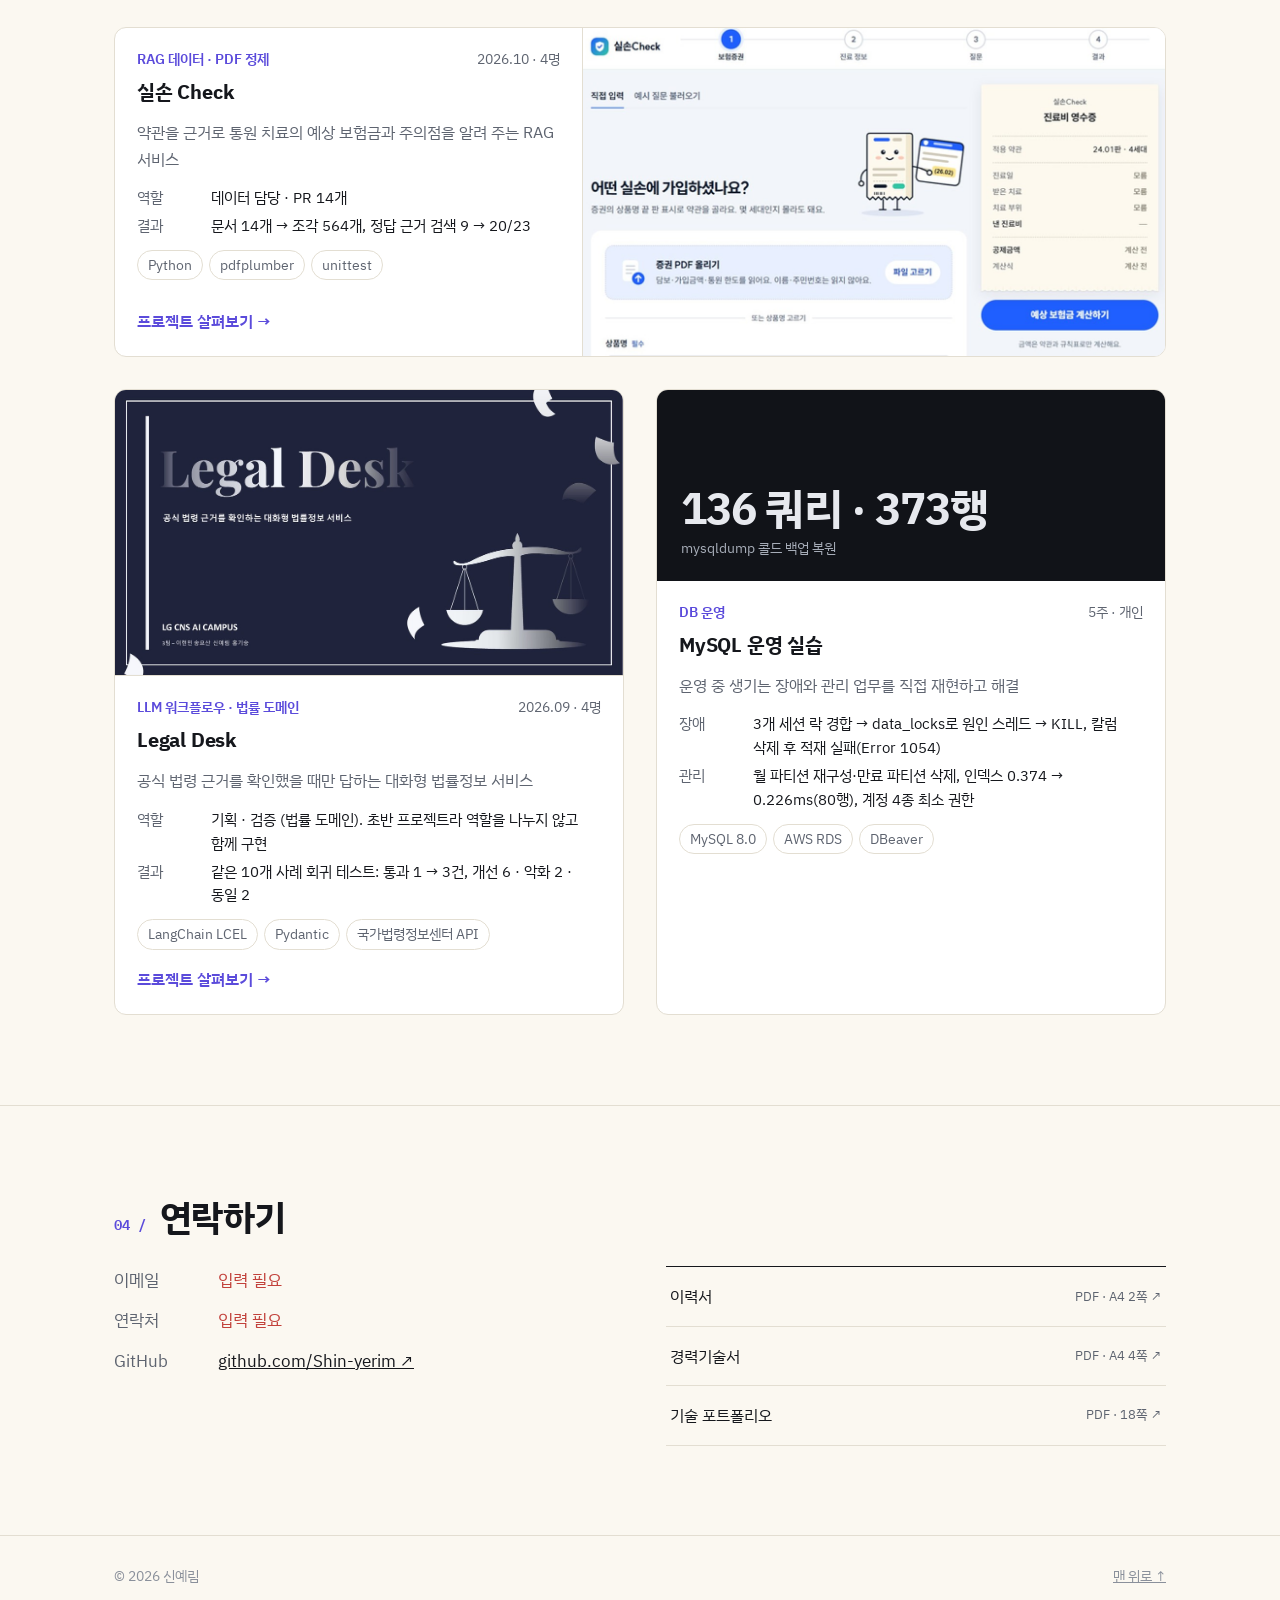
==== commit 002c28e3: "경력 업무 설명 수정: 현대카드·공인중개사 사무소 Co-Authored-By: Claude Opus 5.5 <noreply@anthropic.com> Claude-Session: " ====
--- a/index.html
+++ b/index.html
@@ -112,8 +112,8 @@
           <p class="cap" style="margin-top:28px">경력</p>
           <ul class="list">
             <li><span class="when">2025.11 – 2026.05</span><div><b>쿠팡</b><small>AI 검색 결과 관련성 평가 (5개 기준)</small></div></li>
-            <li><span class="when">2025.03 – 2025.09</span><div><b>현대카드 마케팅부서 · 계약직</b><small>제휴 프로모션 현장 운영</small></div></li>
-            <li><span class="when">2024.04 – 2024.10</span><div><b>공인중개사 사무소</b><small class="todo">담당 업무 입력</small></div></li>
+            <li><span class="when">2025.03 – 2025.09</span><div><b>현대카드 마케팅부서 · 계약직</b><small>제휴 프로모션 운영 및 고객 반응 분석</small></div></li>
+            <li><span class="when">2024.04 – 2024.10</span><div><b>공인중개사 사무소</b><small>부동산 투자 분석, 매매·임대차 계약 관리 및 고객 상담</small></div></li>
           </ul>
         </div>
       </div>
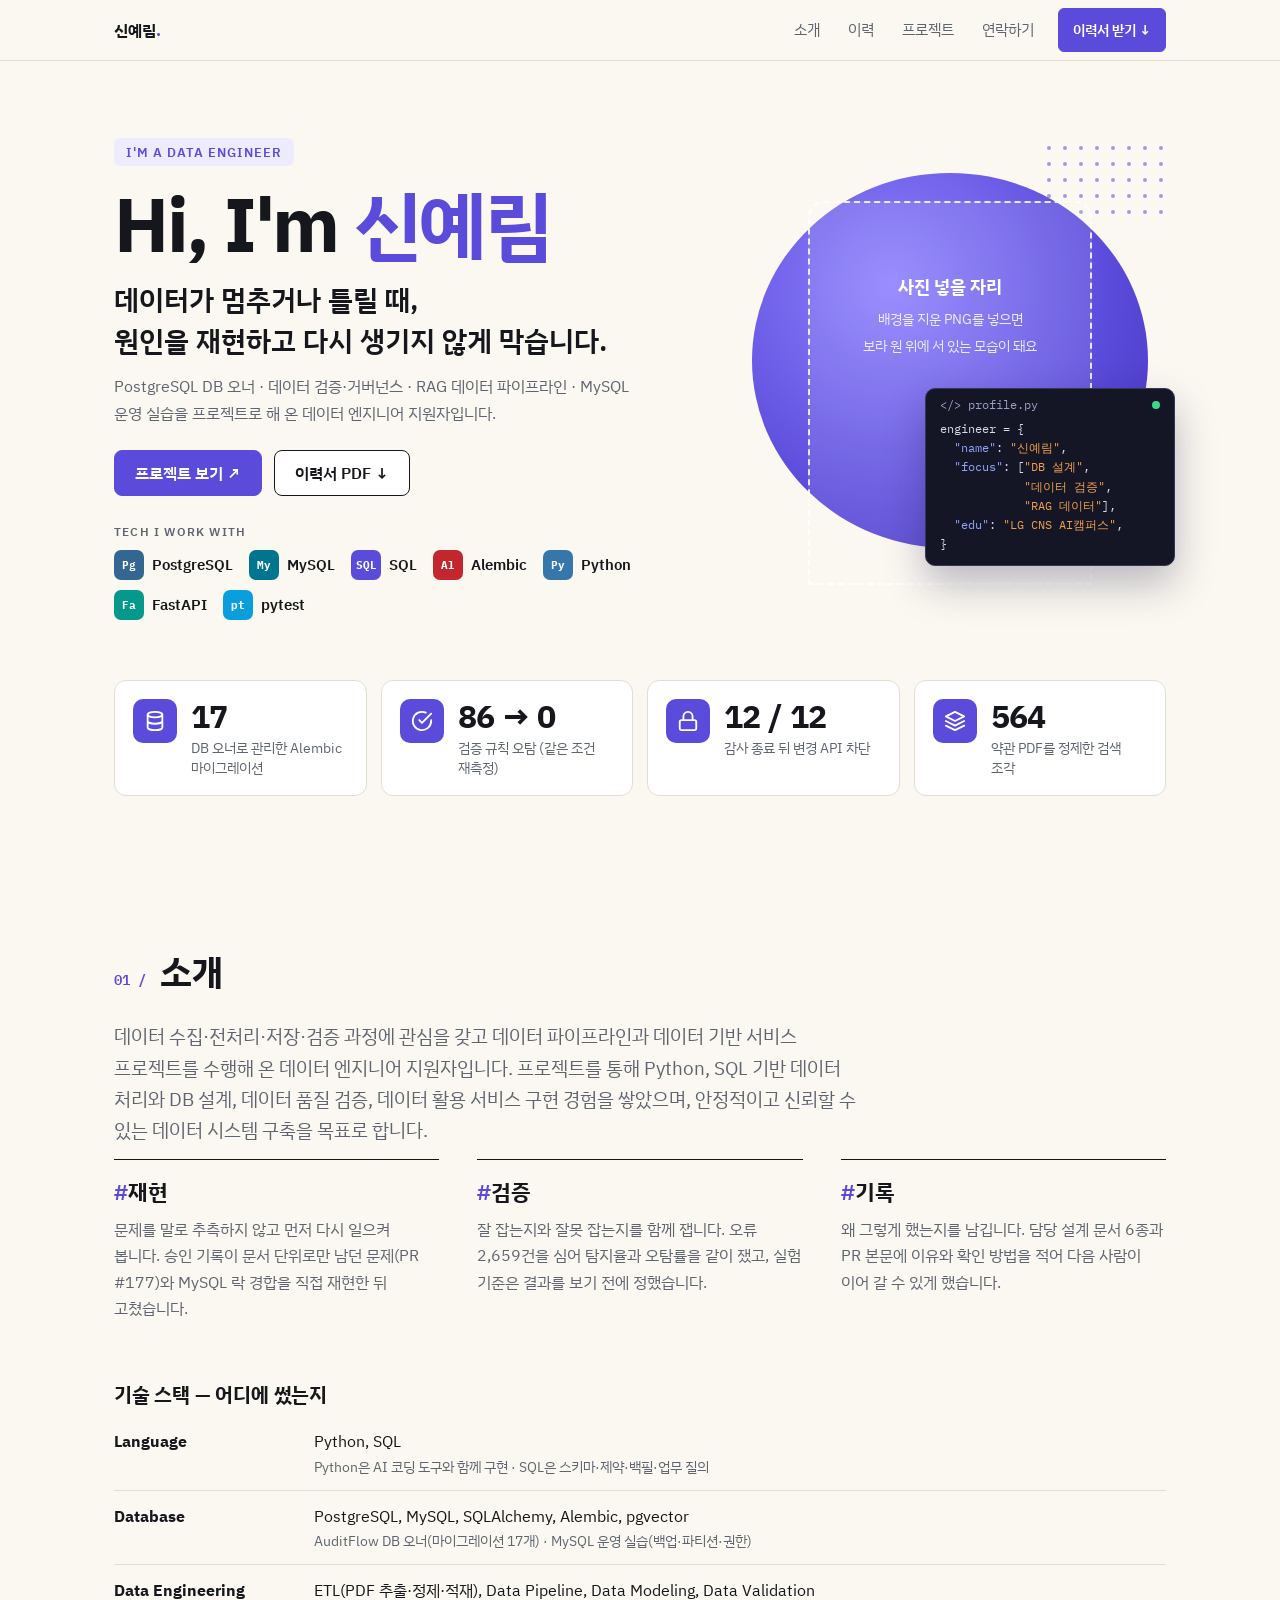
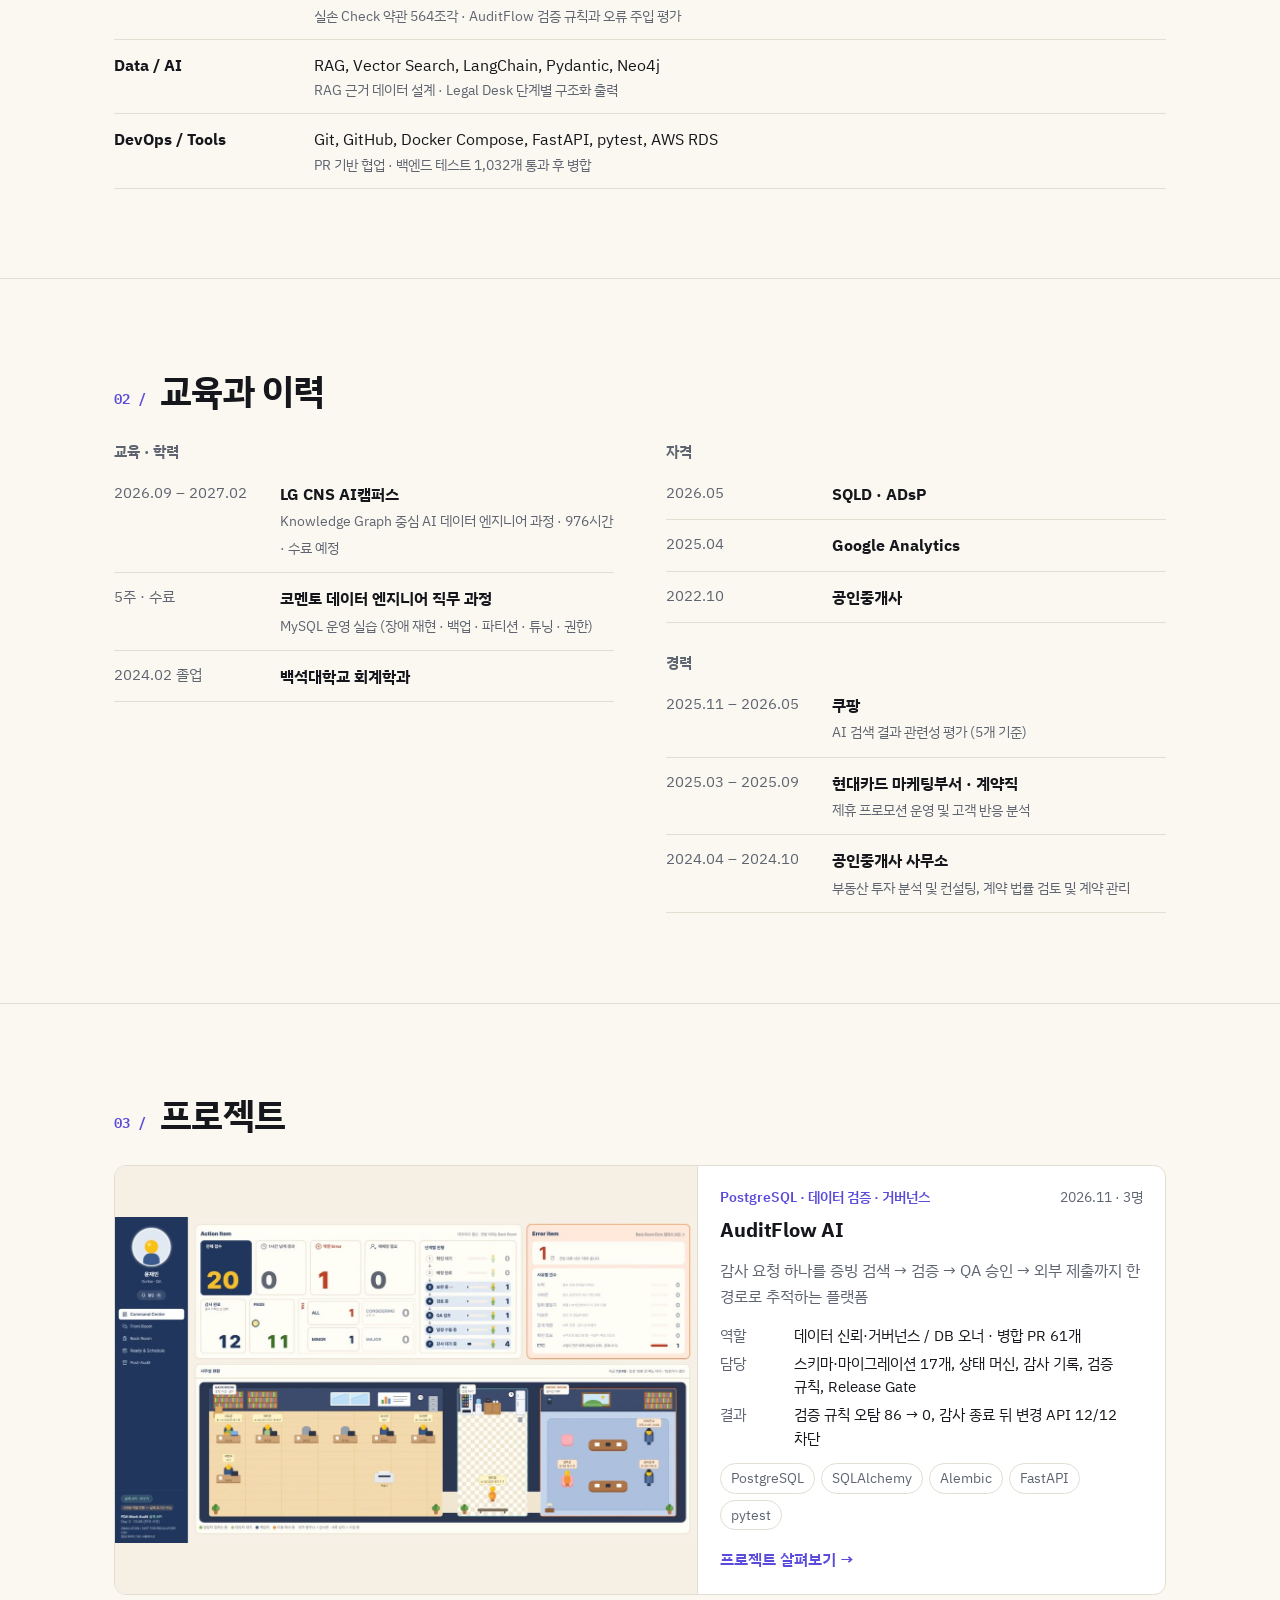
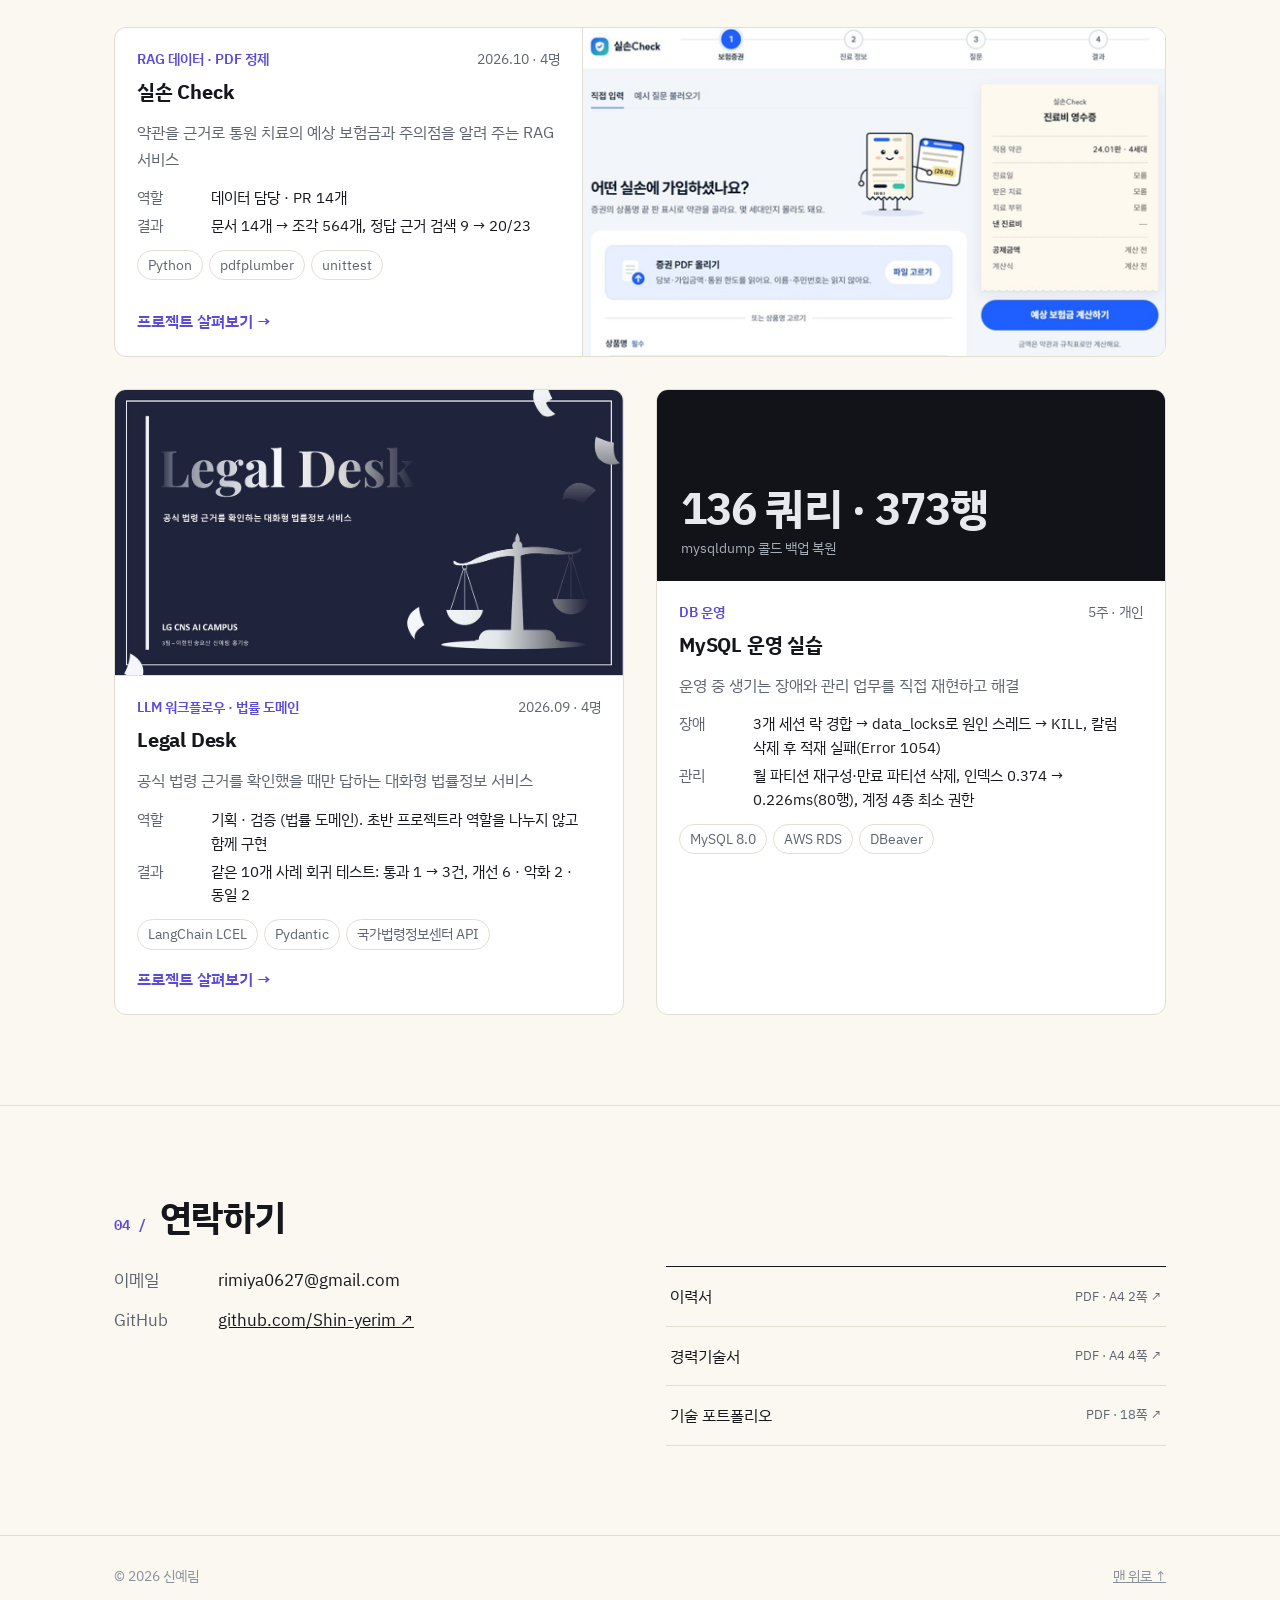
==== commit 61d406ed: "이메일·포트폴리오 주소 추가, 연락처 칸 삭제, 공인중개사 사무소 업무 설명 수정 Co-Authored-By: Claude Opus 5.5 <noreply@anthropic.com" ====
--- a/index.html
+++ b/index.html
@@ -113,7 +113,7 @@
           <ul class="list">
             <li><span class="when">2025.11 – 2026.05</span><div><b>쿠팡</b><small>AI 검색 결과 관련성 평가 (5개 기준)</small></div></li>
             <li><span class="when">2025.03 – 2025.09</span><div><b>현대카드 마케팅부서 · 계약직</b><small>제휴 프로모션 운영 및 고객 반응 분석</small></div></li>
-            <li><span class="when">2024.04 – 2024.10</span><div><b>공인중개사 사무소</b><small>부동산 투자 분석, 매매·임대차 계약 관리 및 고객 상담</small></div></li>
+            <li><span class="when">2024.04 – 2024.10</span><div><b>공인중개사 사무소</b><small>부동산 투자 분석 및 컨설팅, 계약 법률 검토 및 계약 관리</small></div></li>
           </ul>
         </div>
       </div>
@@ -189,8 +189,7 @@
       <div class="sec-head"><span class="sec-no">04 /</span><h2>연락하기</h2></div>
       <div class="contact">
         <dl>
-          <dt>이메일</dt><dd class="todo">입력 필요</dd>
-          <dt>연락처</dt><dd class="todo">입력 필요</dd>
+          <dt>이메일</dt><dd>rimiya0627@gmail.com</dd>
           <dt>GitHub</dt><dd><a href="https://github.com/Shin-yerim">github.com/Shin-yerim ↗</a></dd>
         </dl>
         <ul class="files">
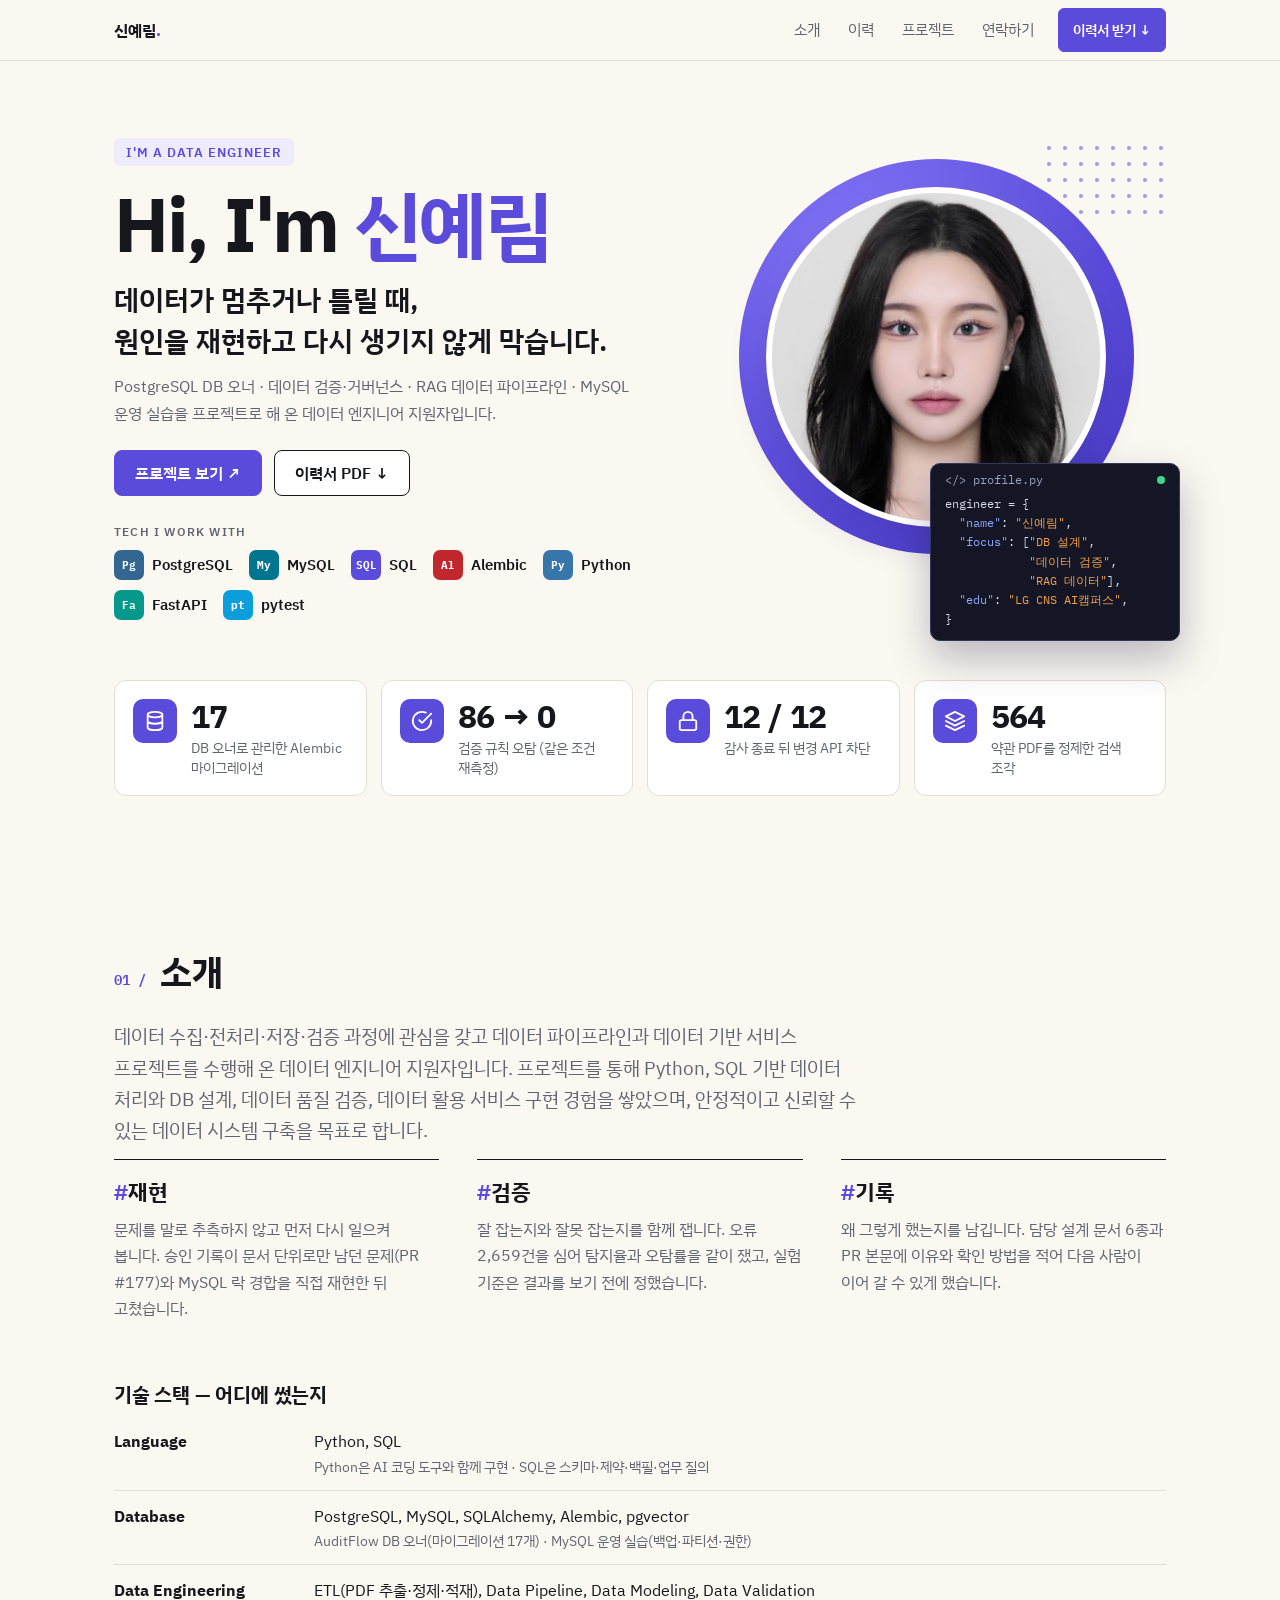
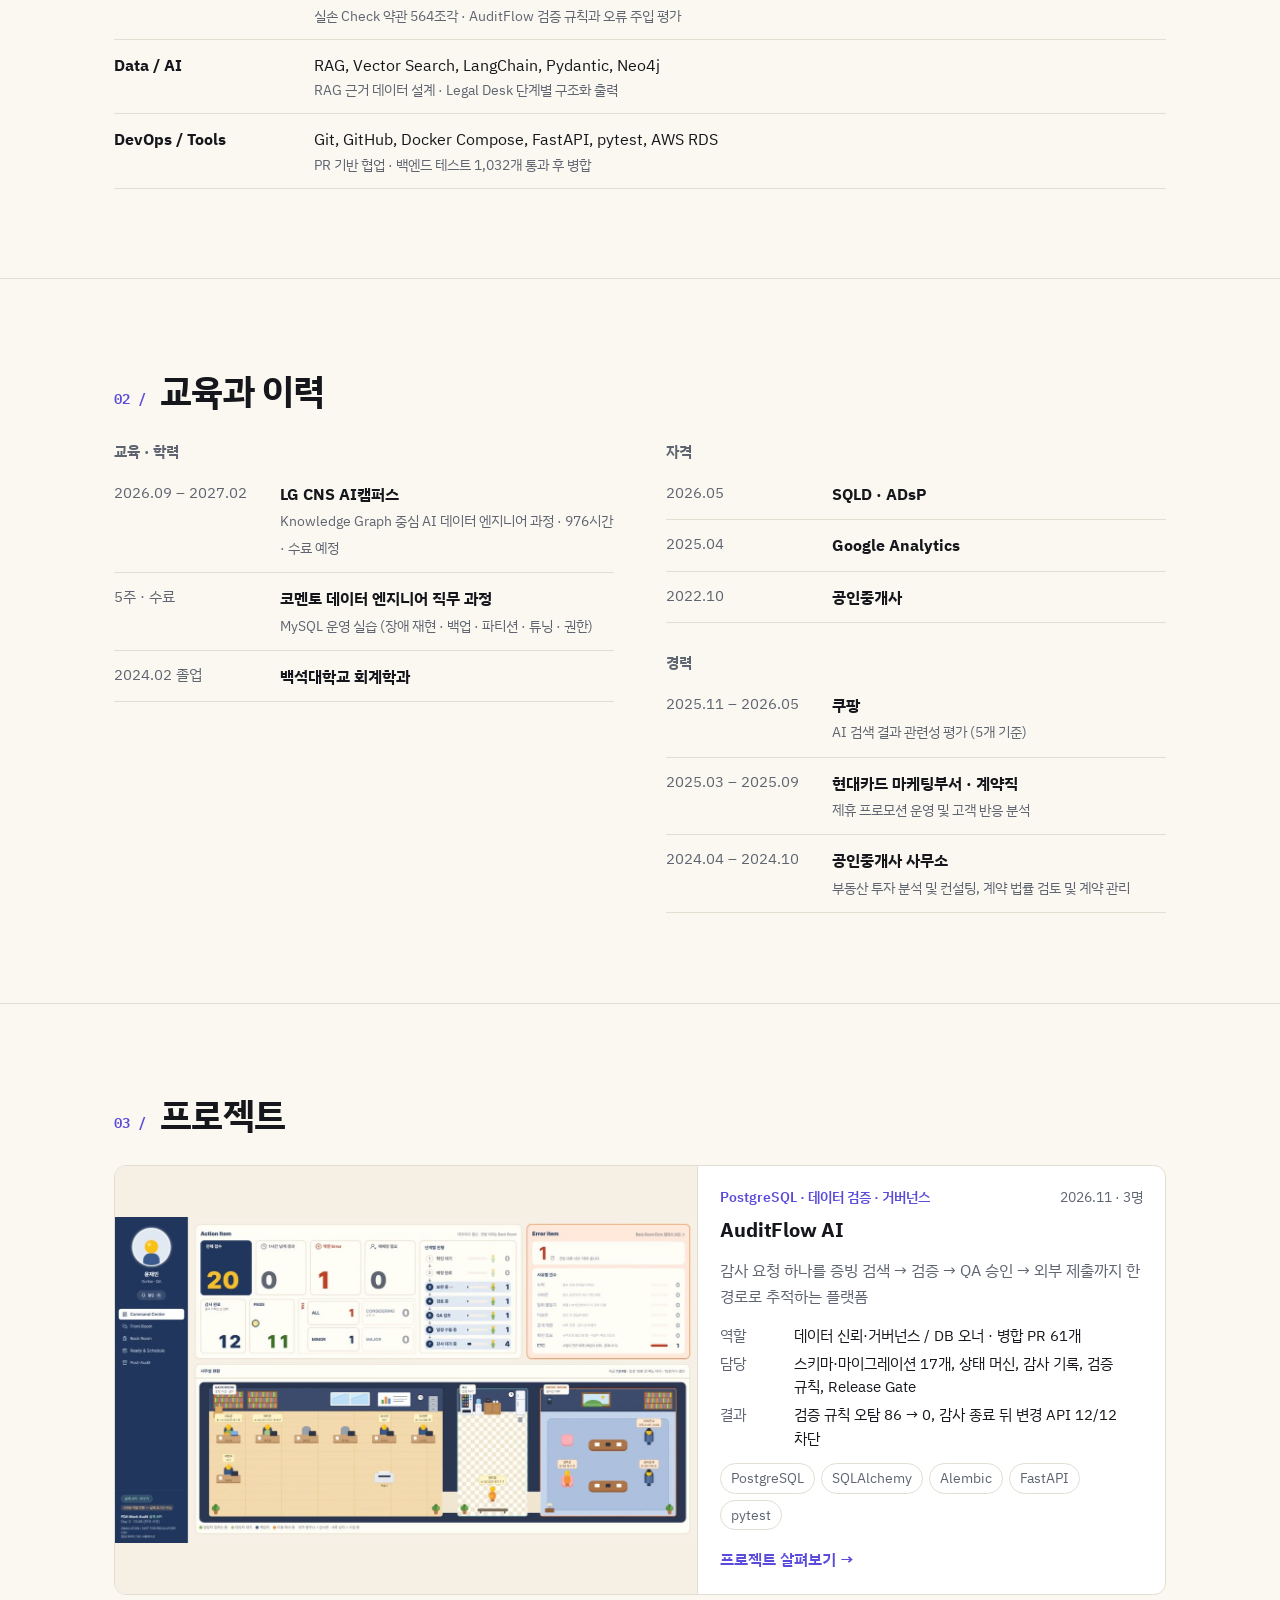
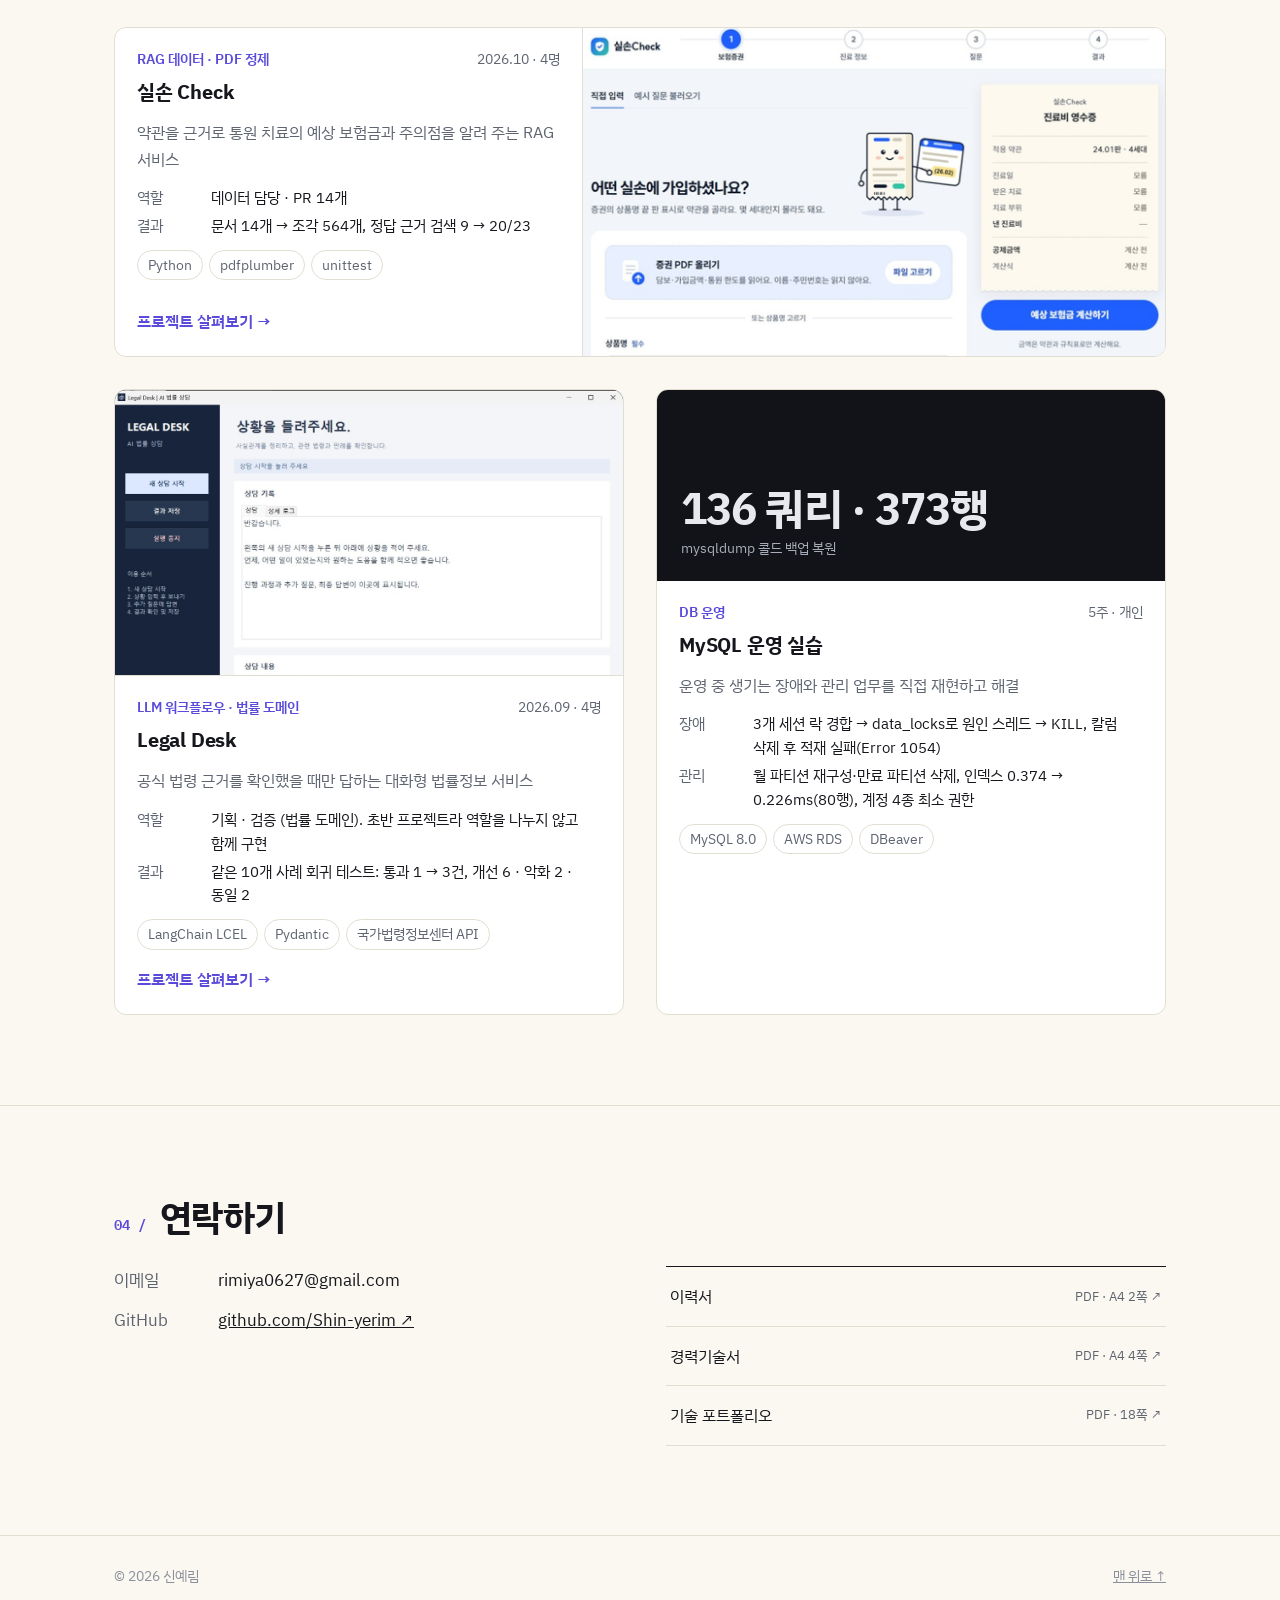
==== commit a25d08b1: "프로필 사진 추가, Legal Desk 썸네일·표지를 앱 화면으로 교체 Co-Authored-By: Claude Opus 5.5 <noreply@anthropic.com> Clau" ====
--- a/index.html
+++ b/index.html
@@ -46,9 +46,7 @@
         <div class="visual">
           <svg class="dotgrid" width="120" height="72" aria-hidden="true"><defs><pattern id="d" width="16" height="16" patternUnits="userSpaceOnUse"><circle cx="3" cy="3" r="2"/></pattern></defs><rect width="120" height="72" fill="url(#d)"/></svg>
           <div class="circle"></div>
-          <div class="photo" role="img" aria-label="프로필 사진 자리">
-            <div><strong>사진 넣을 자리</strong><span class="small">배경을 지운 PNG를 넣으면<br>보라 원 위에 서 있는 모습이 돼요</span></div>
-          </div>
+          <img class="photo" src="assets/img/profile.jpg" alt="신예림 프로필 사진">
           <div class="codecard" aria-label="프로필 요약 코드">
             <div class="cc-top"><span>&lt;/&gt; profile.py</span><i></i></div>
 <pre><span class="k">engineer</span> = {
@@ -154,7 +152,7 @@
           </div>
         </a>
         <a class="card" href="projects/legaldesk.html">
-          <img class="thumb" style="background:#1d2340" src="assets/img/thumb-legal.jpg" alt="Legal Desk 발표 표지 — 공식 법령 근거를 확인하는 대화형 법률정보 서비스" loading="lazy">
+          <img class="thumb" style="background:#1b2440;object-position:top left" src="assets/img/thumb-legal-screen.jpg" alt="Legal Desk 앱 화면 — 상황을 들려주세요, 상담 기록과 상담 내용 입력" loading="lazy">
           <div class="body">
             <div class="kicker"><b>LLM 워크플로우 · 법률 도메인</b><span>2026.09 · 4명</span></div>
             <h3>Legal Desk</h3>
--- a/assets/style.css
+++ b/assets/style.css
@@ -62,13 +62,13 @@
 .tech li{display:flex;align-items:center;gap:8px;font-size:14.5px;font-weight:600}
 .tech i{font:700 11px/1 "IBM Plex Mono",monospace;font-style:normal;color:#fff;background:var(--c);width:30px;height:30px;border-radius:7px;display:grid;place-items:center}
 .visual{position:relative;aspect-ratio:1/1.02;max-width:480px;width:100%;justify-self:end}
-.circle{position:absolute;inset:6% 4% 14% 10%;border-radius:50%;background:radial-gradient(circle at 35% 30%,#8f82ff,var(--acc) 60%,#3f31b8)}
+.circle{position:absolute;left:7%;top:3%;width:86%;aspect-ratio:1;border-radius:50%;background:radial-gradient(circle at 35% 30%,#8f82ff,var(--acc) 60%,#3f31b8)}
 .dotgrid{position:absolute;right:0;top:0;fill:color-mix(in srgb,var(--acc) 55%,transparent)}
 .photo{position:absolute;left:22%;right:16%;top:12%;bottom:6%;border:2px dashed rgba(255,255,255,.85);border-radius:16px 16px 0 0;display:grid;place-items:start center;text-align:center;color:#fff;background:rgba(255,255,255,.1);padding:15% 16px 16px}
 .photo strong{display:block;font-size:18px;margin-bottom:4px}
 .photo .small{color:rgba(255,255,255,.85)}
-img.photo{border:0;object-fit:cover;object-position:top;background:none;padding:0}
-.codecard{position:absolute;right:-2%;bottom:10%;width:min(250px,58%);background:#141625;color:#d6dbf0;border:1px solid #33385a;border-radius:10px;box-shadow:0 18px 40px rgba(20,16,60,.28);padding:10px 14px 12px}
+img.photo{left:13%;top:9%;right:auto;bottom:auto;width:74%;height:auto;aspect-ratio:1;border:6px solid #fff;border-radius:50%;object-fit:cover;object-position:50% 25%;background:#e9e9e9;padding:0;box-shadow:0 14px 34px rgba(40,30,120,.25)}
+.codecard{position:absolute;right:-3%;bottom:-6%;width:min(250px,58%);background:#141625;color:#d6dbf0;border:1px solid #33385a;border-radius:10px;box-shadow:0 18px 40px rgba(20,16,60,.28);padding:10px 14px 12px}
 .cc-top{display:flex;justify-content:space-between;align-items:center;font:12px/1 "IBM Plex Mono",monospace;color:#9aa0c2;margin-bottom:8px}
 .cc-top i{width:8px;height:8px;border-radius:50%;background:#3dd68c}
 .codecard pre{margin:0;padding:0;background:none;font:12px/1.6 "IBM Plex Mono",monospace;color:#d6dbf0;overflow:hidden}
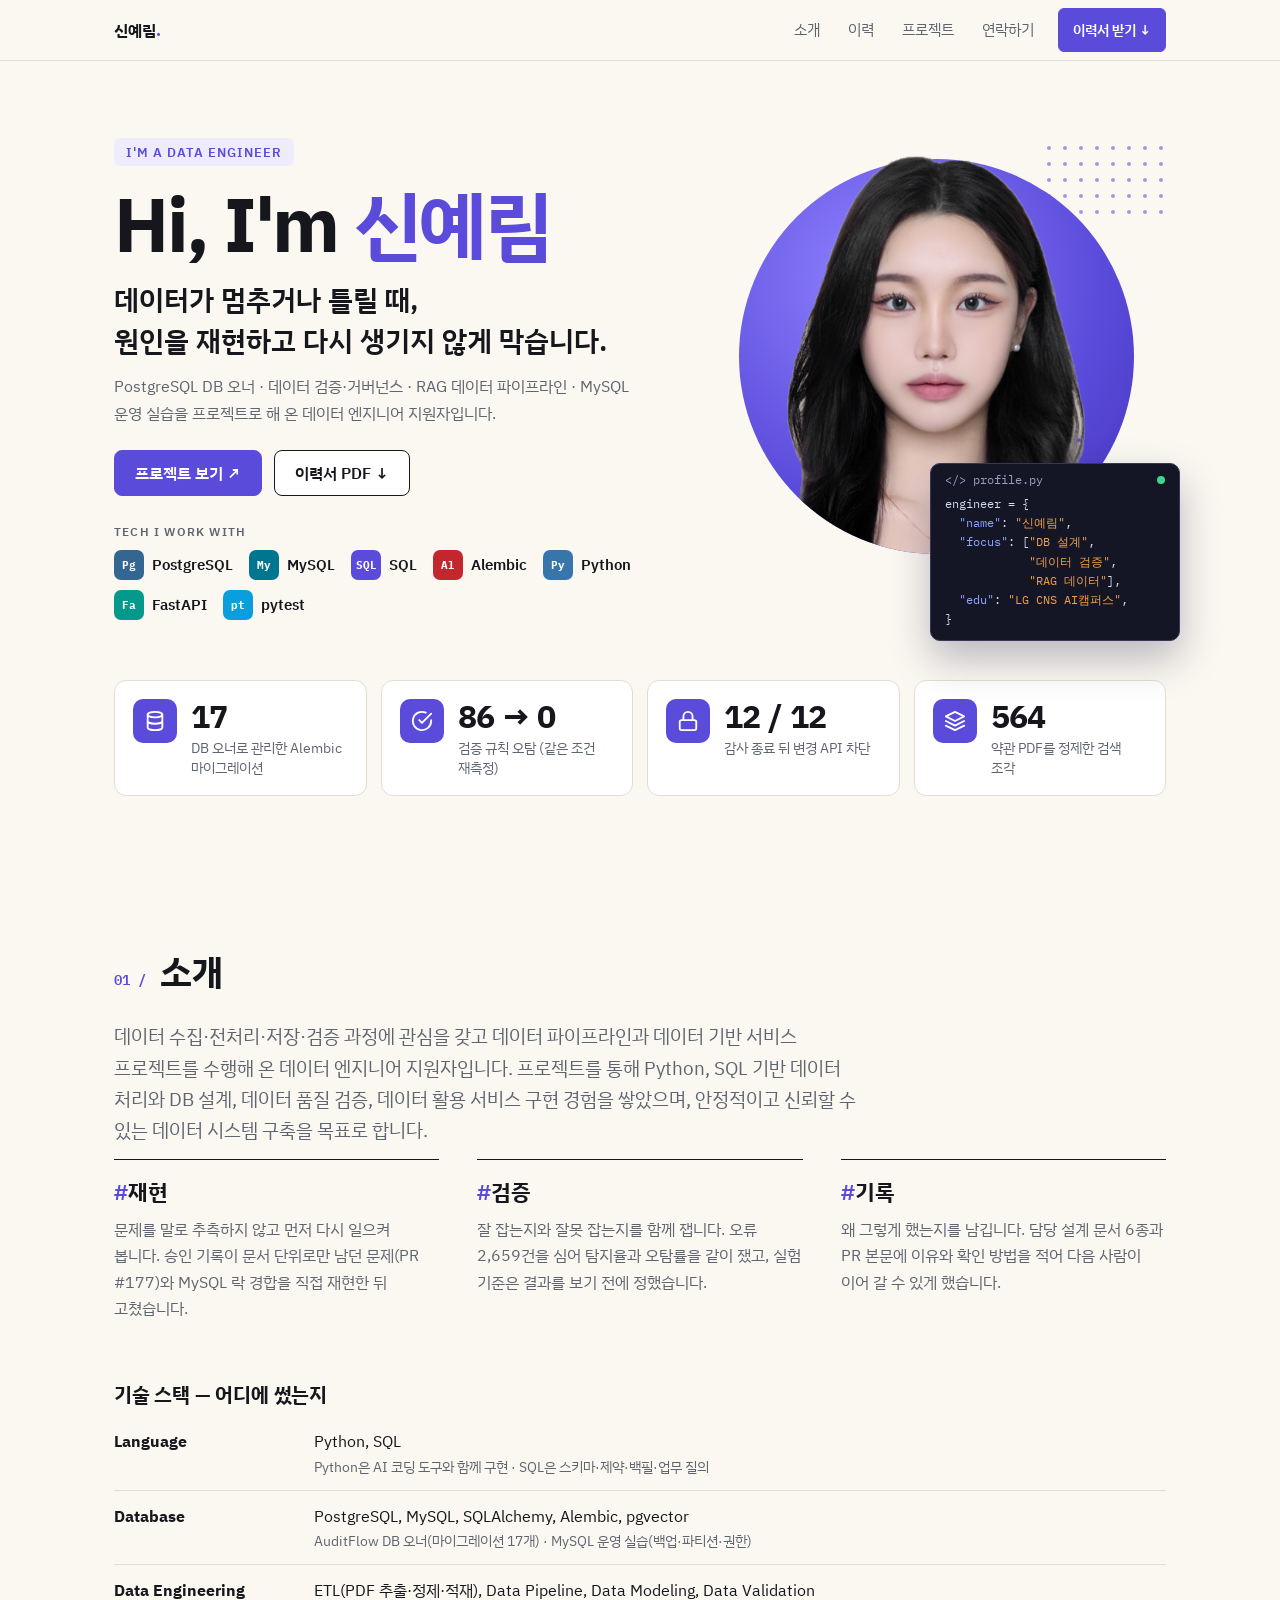
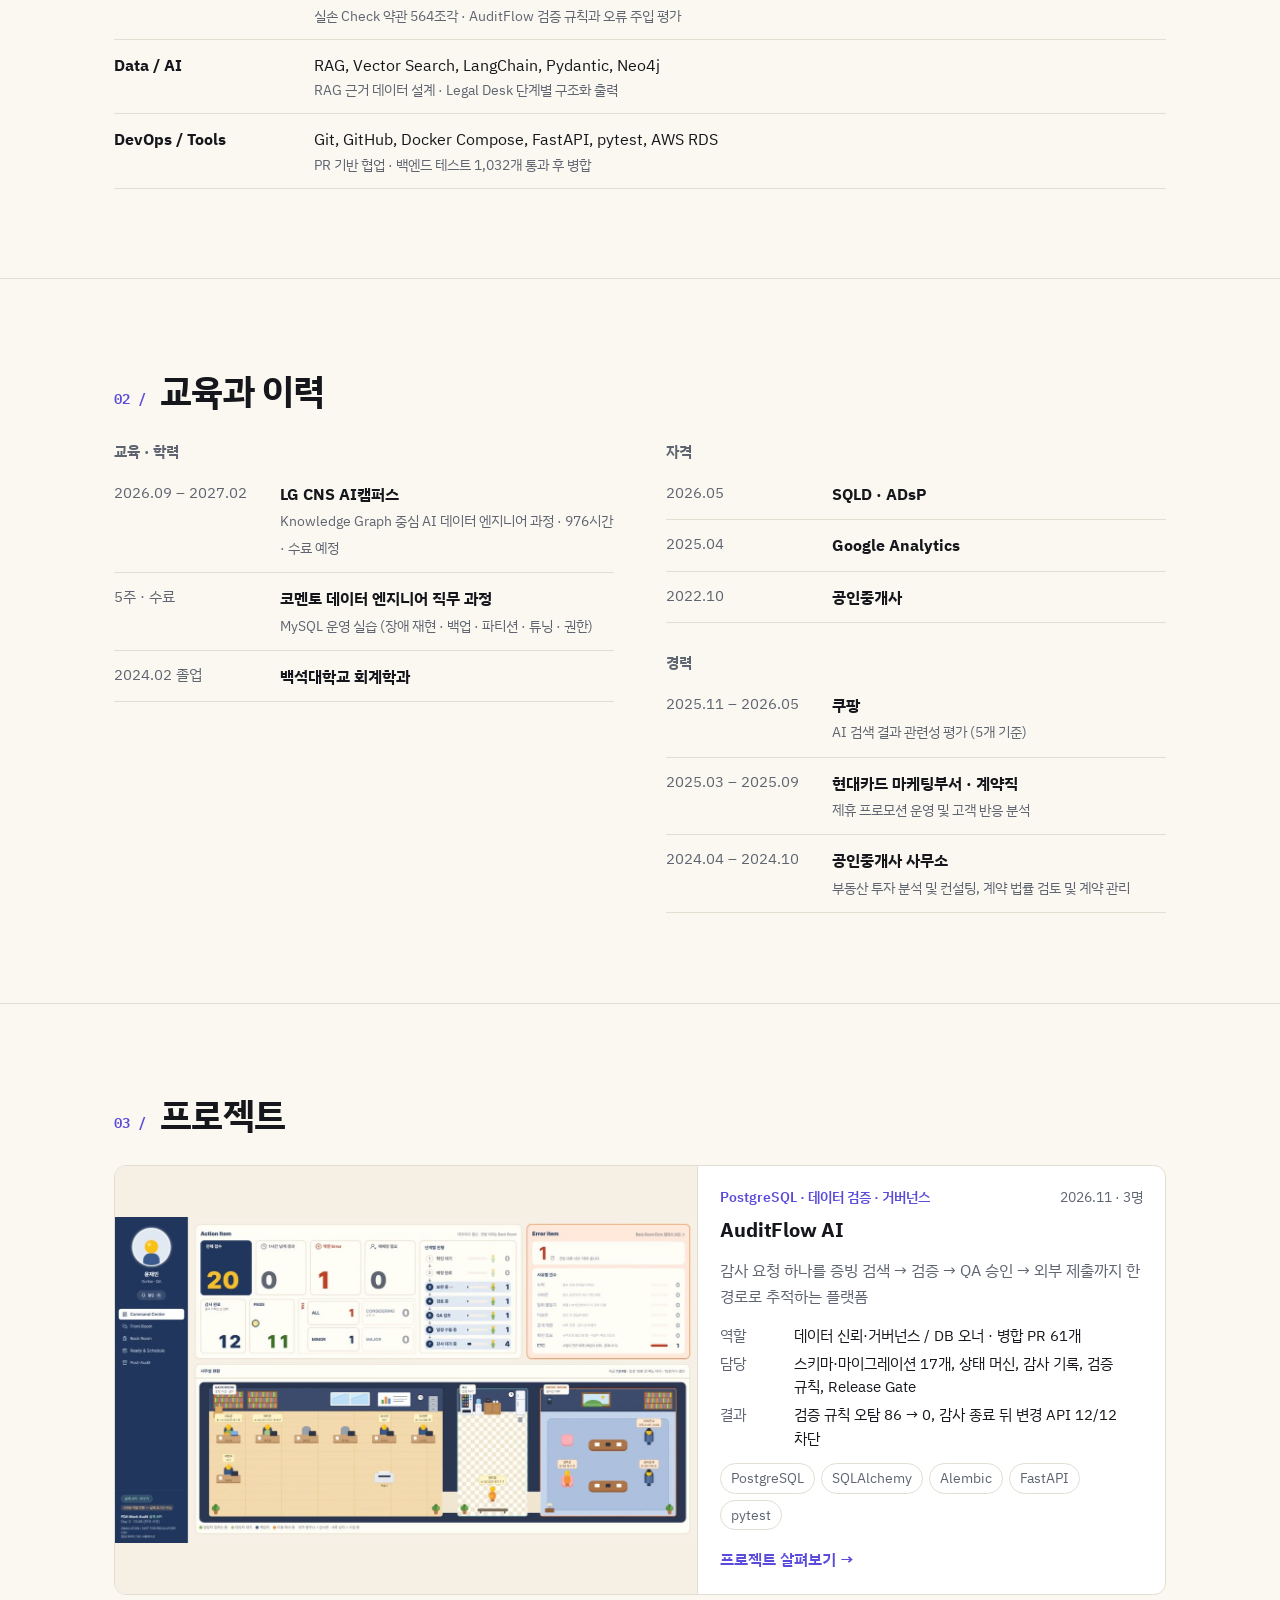
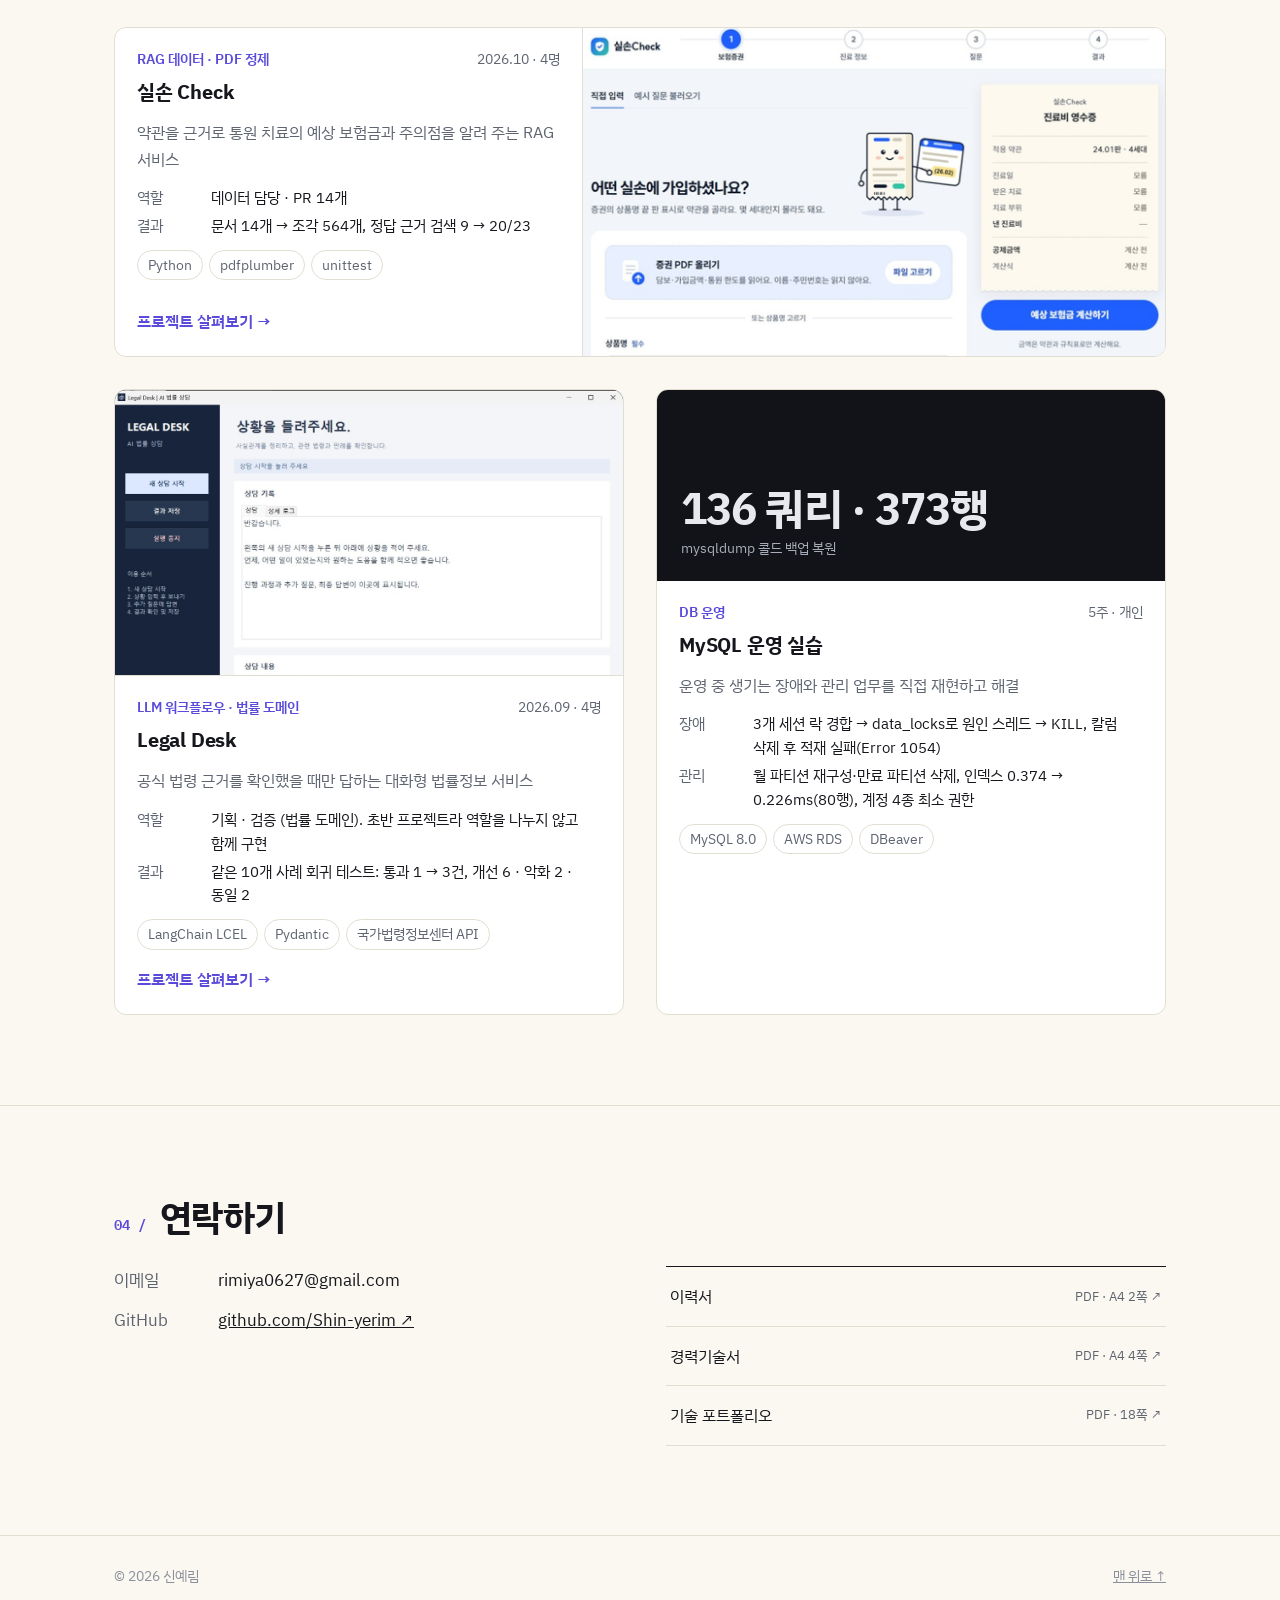
==== commit 1e7df406: "프로필 사진 누끼 처리, 보라 원 위에 배치 Co-Authored-By: Claude Opus 5.5 <noreply@anthropic.com> Claude-Session: htt" ====
--- a/index.html
+++ b/index.html
@@ -11,7 +11,7 @@
 <link rel="preconnect" href="https://fonts.googleapis.com">
 <link rel="preconnect" href="https://fonts.gstatic.com" crossorigin>
 <link href="https://fonts.googleapis.com/css2?family=IBM+Plex+Mono:wght@500;600&family=IBM+Plex+Sans+KR:wght@400;600;700&display=swap" rel="stylesheet">
-<link rel="stylesheet" href="assets/style.css">
+<link rel="stylesheet" href="assets/style.css?v=20261123-4">
 </head>
 <body>
 <a class="skip" href="#main">본문 바로가기</a>
@@ -46,7 +46,7 @@
         <div class="visual">
           <svg class="dotgrid" width="120" height="72" aria-hidden="true"><defs><pattern id="d" width="16" height="16" patternUnits="userSpaceOnUse"><circle cx="3" cy="3" r="2"/></pattern></defs><rect width="120" height="72" fill="url(#d)"/></svg>
           <div class="circle"></div>
-          <img class="photo" src="assets/img/profile.jpg" alt="신예림 프로필 사진">
+          <div class="portrait"><img src="assets/img/profile-cut.png" alt="신예림 프로필 사진"></div>
           <div class="codecard" aria-label="프로필 요약 코드">
             <div class="cc-top"><span>&lt;/&gt; profile.py</span><i></i></div>
 <pre><span class="k">engineer</span> = {
--- a/assets/style.css
+++ b/assets/style.css
@@ -62,6 +62,8 @@
 .tech li{display:flex;align-items:center;gap:8px;font-size:14.5px;font-weight:600}
 .tech i{font:700 11px/1 "IBM Plex Mono",monospace;font-style:normal;color:#fff;background:var(--c);width:30px;height:30px;border-radius:7px;display:grid;place-items:center}
 .visual{position:relative;aspect-ratio:1/1.02;max-width:480px;width:100%;justify-self:end}
+.portrait{position:absolute;left:7%;width:86%;aspect-ratio:86/100;bottom:12.7%;overflow:hidden;border-radius:0 0 50% 50%/0 0 43% 43%}
+.portrait img{position:absolute;left:2.5%;width:95%;top:7.5%;max-width:none}
 .circle{position:absolute;left:7%;top:3%;width:86%;aspect-ratio:1;border-radius:50%;background:radial-gradient(circle at 35% 30%,#8f82ff,var(--acc) 60%,#3f31b8)}
 .dotgrid{position:absolute;right:0;top:0;fill:color-mix(in srgb,var(--acc) 55%,transparent)}
 .photo{position:absolute;left:22%;right:16%;top:12%;bottom:6%;border:2px dashed rgba(255,255,255,.85);border-radius:16px 16px 0 0;display:grid;place-items:start center;text-align:center;color:#fff;background:rgba(255,255,255,.1);padding:15% 16px 16px}
@@ -180,6 +182,9 @@
   .meta{grid-template-columns:repeat(2,minmax(0,1fr))}
 }
 @media(max-width:560px){
+  .codecard{right:0;bottom:-14%;width:56%;padding:8px 10px}
+  .visual{margin-bottom:70px}
+  .codecard pre{font-size:10px}
   .numbers{grid-template-columns:minmax(0,1fr)}
   .btn.sm{display:none}
   .list li{grid-template-columns:minmax(0,1fr);gap:2px}
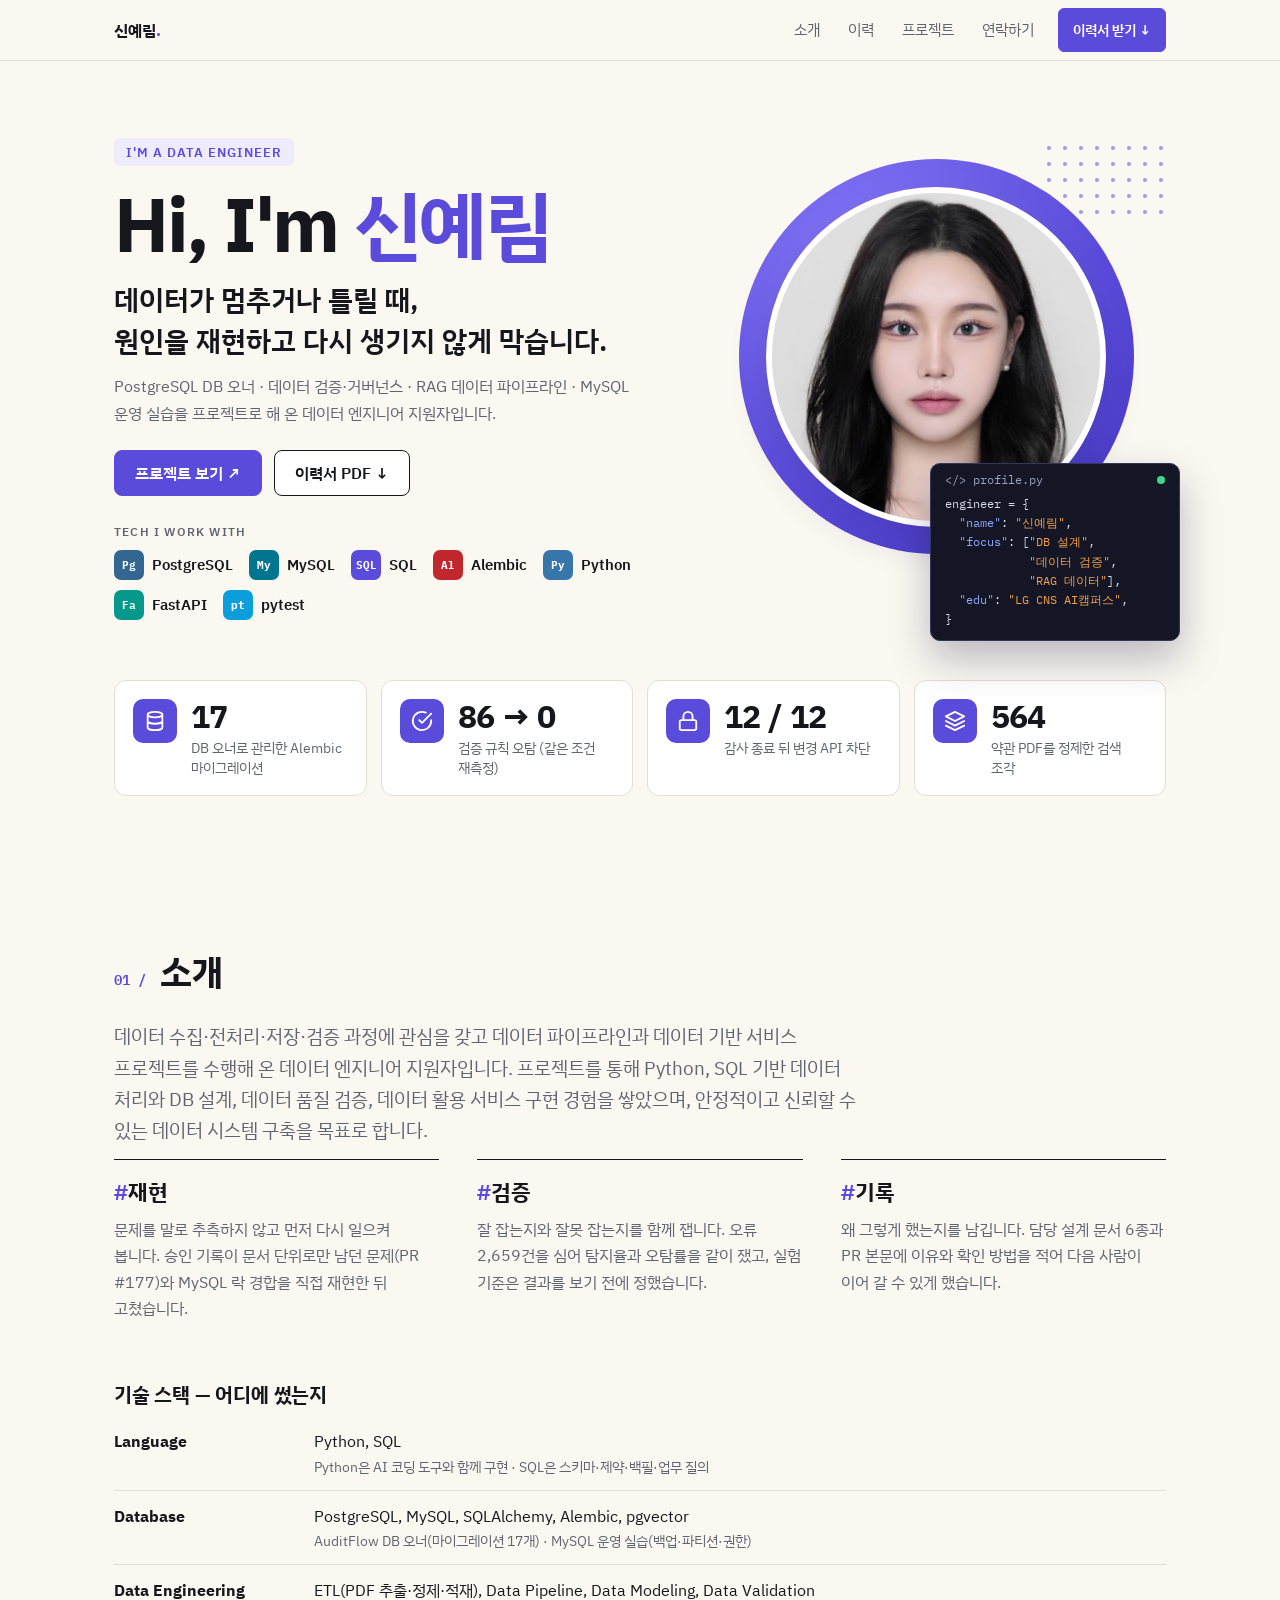
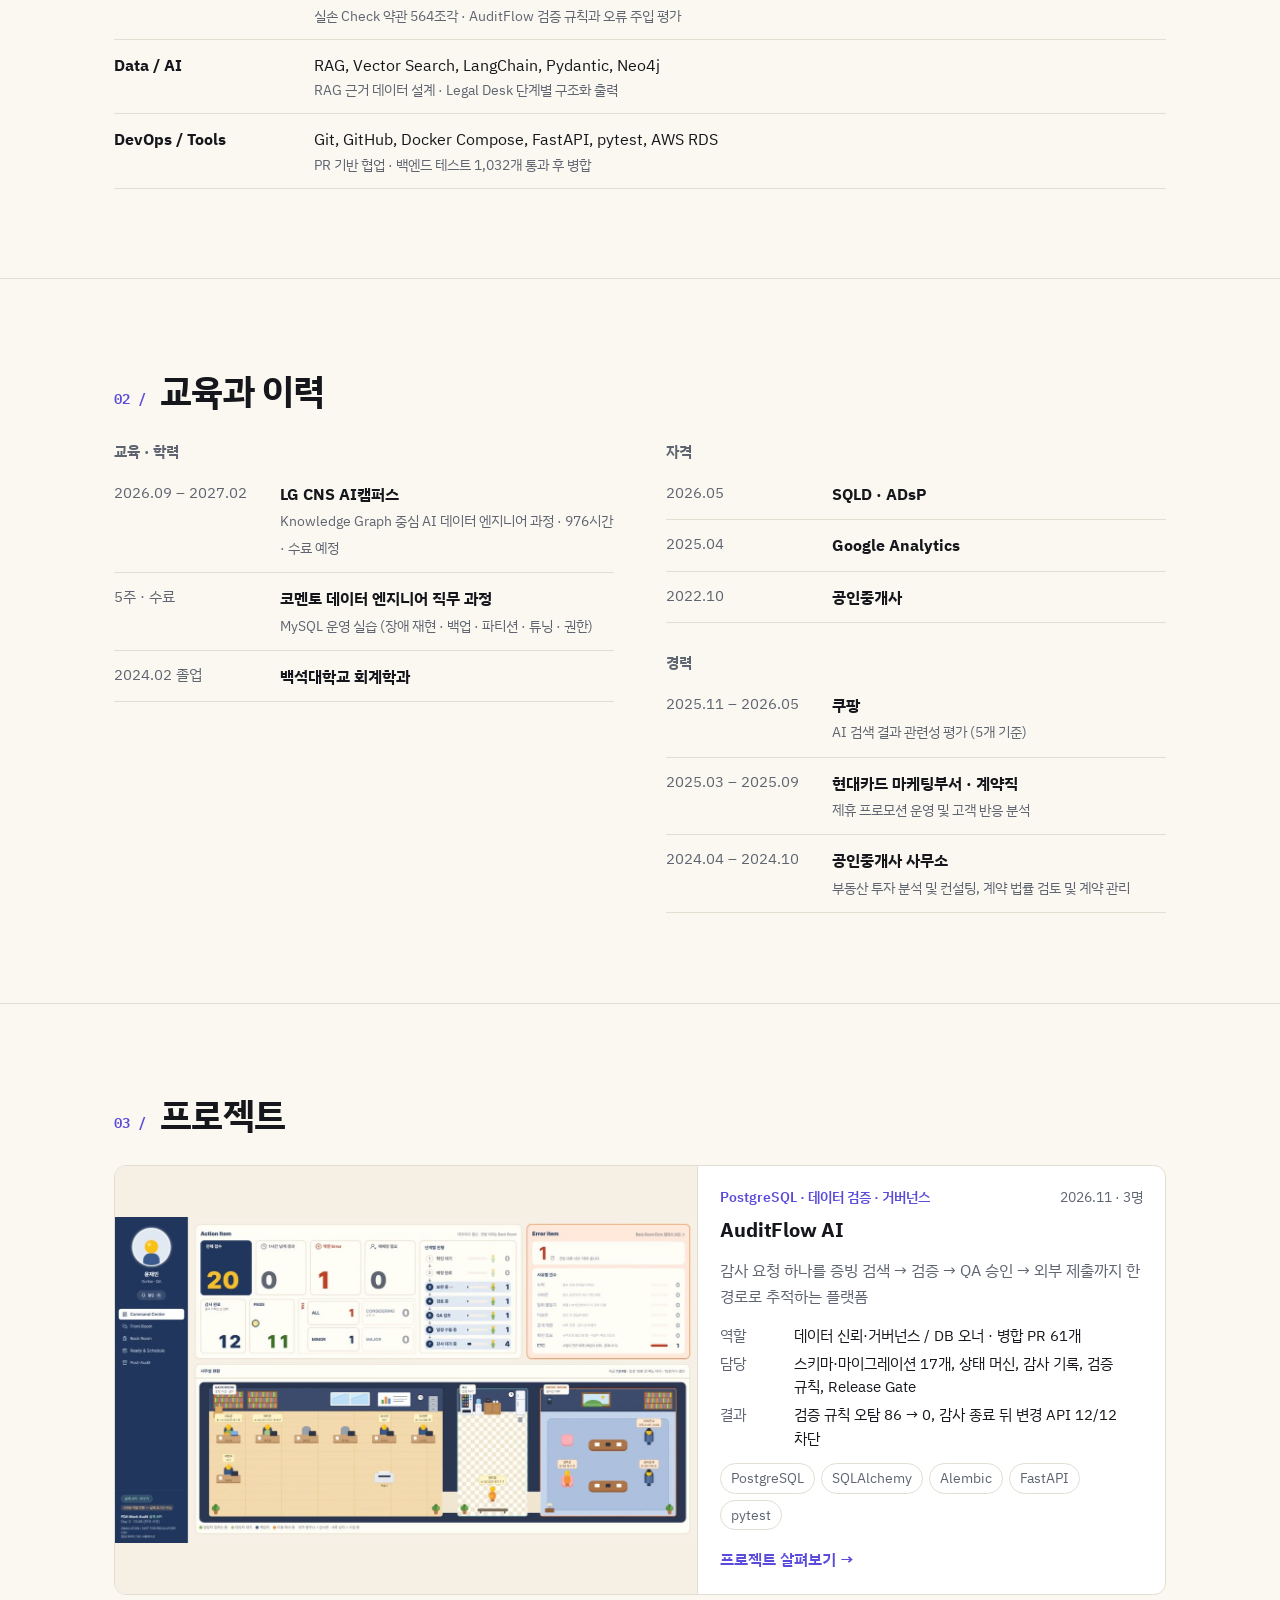
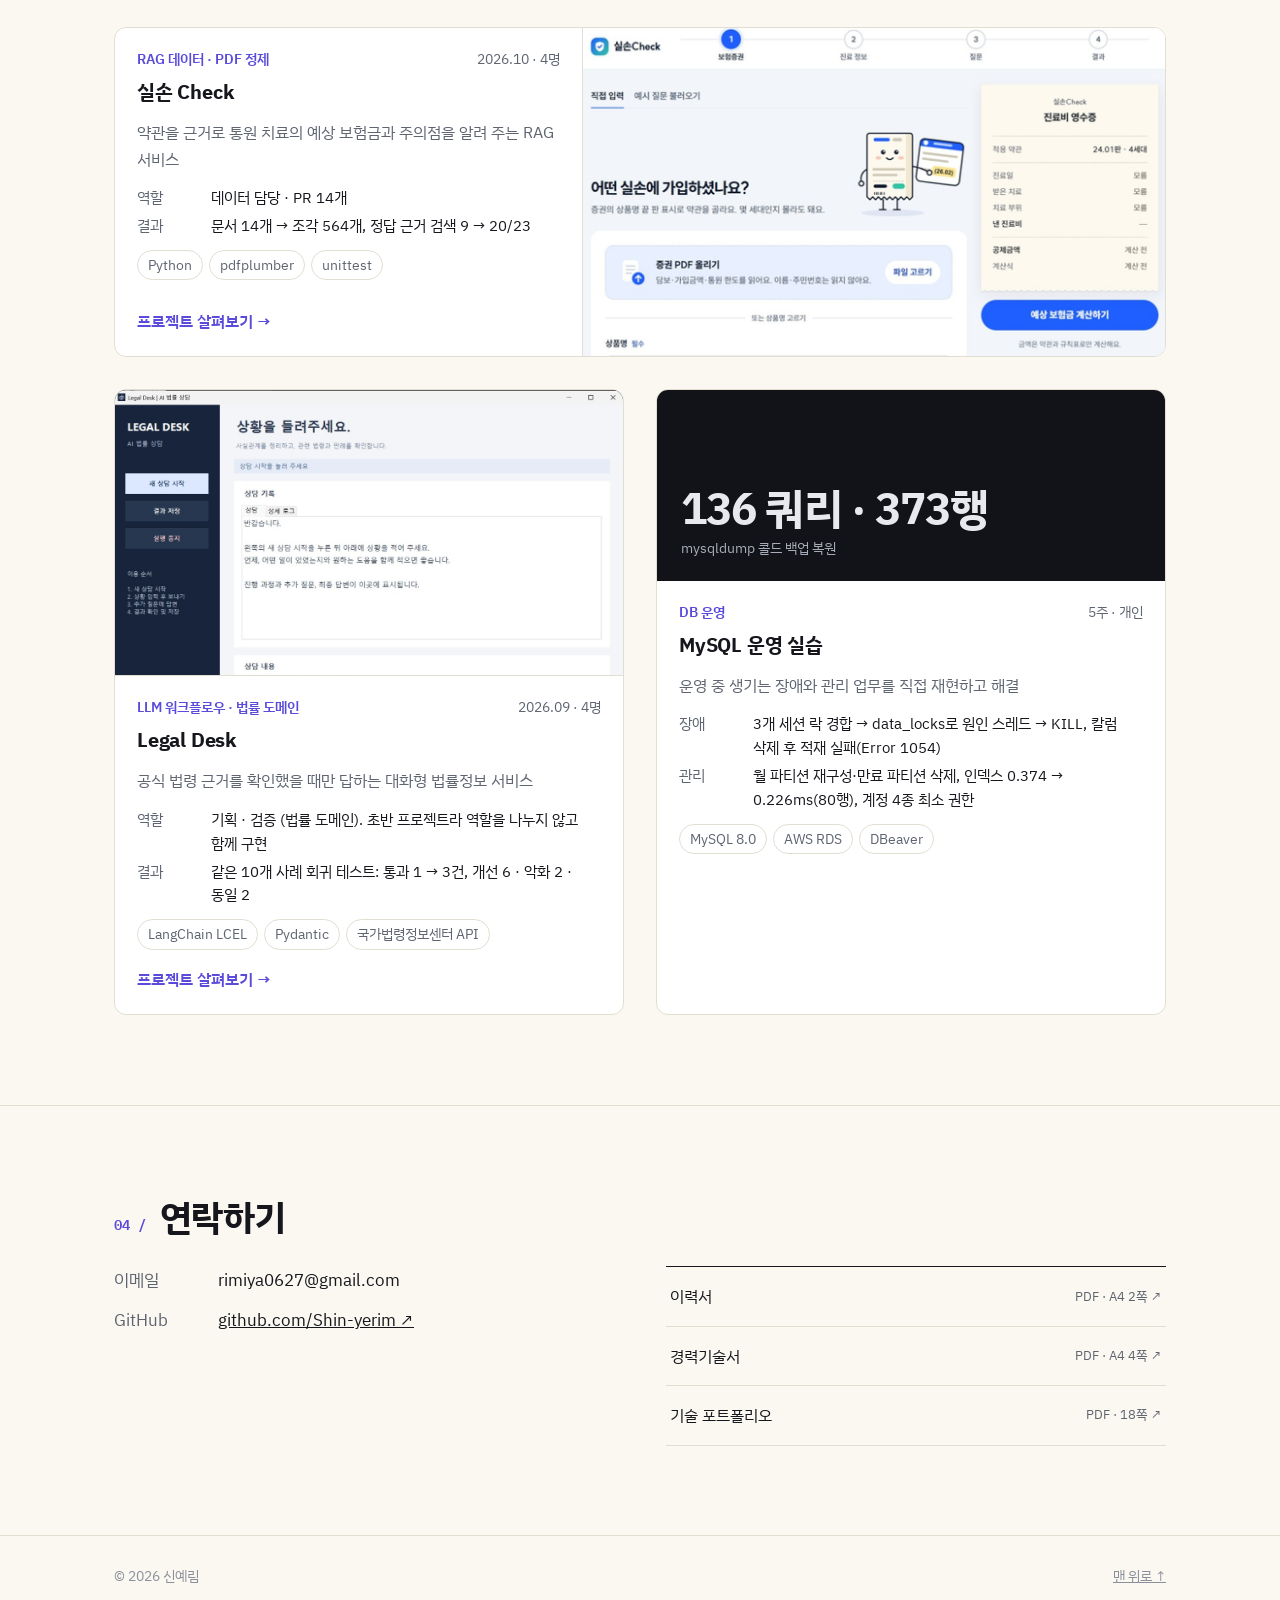
==== commit ce8cf38d: "프로필 사진을 동그라미 안에 넣던 방식으로 되돌림 This reverts commit 1e7df40.  Co-Authored-By: Claude Opus 5.5 <noreply@a" ====
--- a/index.html
+++ b/index.html
@@ -11,7 +11,7 @@
 <link rel="preconnect" href="https://fonts.googleapis.com">
 <link rel="preconnect" href="https://fonts.gstatic.com" crossorigin>
 <link href="https://fonts.googleapis.com/css2?family=IBM+Plex+Mono:wght@500;600&family=IBM+Plex+Sans+KR:wght@400;600;700&display=swap" rel="stylesheet">
-<link rel="stylesheet" href="assets/style.css?v=20261123-4">
+<link rel="stylesheet" href="assets/style.css?v=20261123-5">
 </head>
 <body>
 <a class="skip" href="#main">본문 바로가기</a>
@@ -46,7 +46,7 @@
         <div class="visual">
           <svg class="dotgrid" width="120" height="72" aria-hidden="true"><defs><pattern id="d" width="16" height="16" patternUnits="userSpaceOnUse"><circle cx="3" cy="3" r="2"/></pattern></defs><rect width="120" height="72" fill="url(#d)"/></svg>
           <div class="circle"></div>
-          <div class="portrait"><img src="assets/img/profile-cut.png" alt="신예림 프로필 사진"></div>
+          <img class="photo" src="assets/img/profile.jpg" alt="신예림 프로필 사진">
           <div class="codecard" aria-label="프로필 요약 코드">
             <div class="cc-top"><span>&lt;/&gt; profile.py</span><i></i></div>
 <pre><span class="k">engineer</span> = {
--- a/assets/style.css
+++ b/assets/style.css
@@ -62,8 +62,6 @@
 .tech li{display:flex;align-items:center;gap:8px;font-size:14.5px;font-weight:600}
 .tech i{font:700 11px/1 "IBM Plex Mono",monospace;font-style:normal;color:#fff;background:var(--c);width:30px;height:30px;border-radius:7px;display:grid;place-items:center}
 .visual{position:relative;aspect-ratio:1/1.02;max-width:480px;width:100%;justify-self:end}
-.portrait{position:absolute;left:7%;width:86%;aspect-ratio:86/100;bottom:12.7%;overflow:hidden;border-radius:0 0 50% 50%/0 0 43% 43%}
-.portrait img{position:absolute;left:2.5%;width:95%;top:7.5%;max-width:none}
 .circle{position:absolute;left:7%;top:3%;width:86%;aspect-ratio:1;border-radius:50%;background:radial-gradient(circle at 35% 30%,#8f82ff,var(--acc) 60%,#3f31b8)}
 .dotgrid{position:absolute;right:0;top:0;fill:color-mix(in srgb,var(--acc) 55%,transparent)}
 .photo{position:absolute;left:22%;right:16%;top:12%;bottom:6%;border:2px dashed rgba(255,255,255,.85);border-radius:16px 16px 0 0;display:grid;place-items:start center;text-align:center;color:#fff;background:rgba(255,255,255,.1);padding:15% 16px 16px}
@@ -182,9 +180,6 @@
   .meta{grid-template-columns:repeat(2,minmax(0,1fr))}
 }
 @media(max-width:560px){
-  .codecard{right:0;bottom:-14%;width:56%;padding:8px 10px}
-  .visual{margin-bottom:70px}
-  .codecard pre{font-size:10px}
   .numbers{grid-template-columns:minmax(0,1fr)}
   .btn.sm{display:none}
   .list li{grid-template-columns:minmax(0,1fr);gap:2px}
